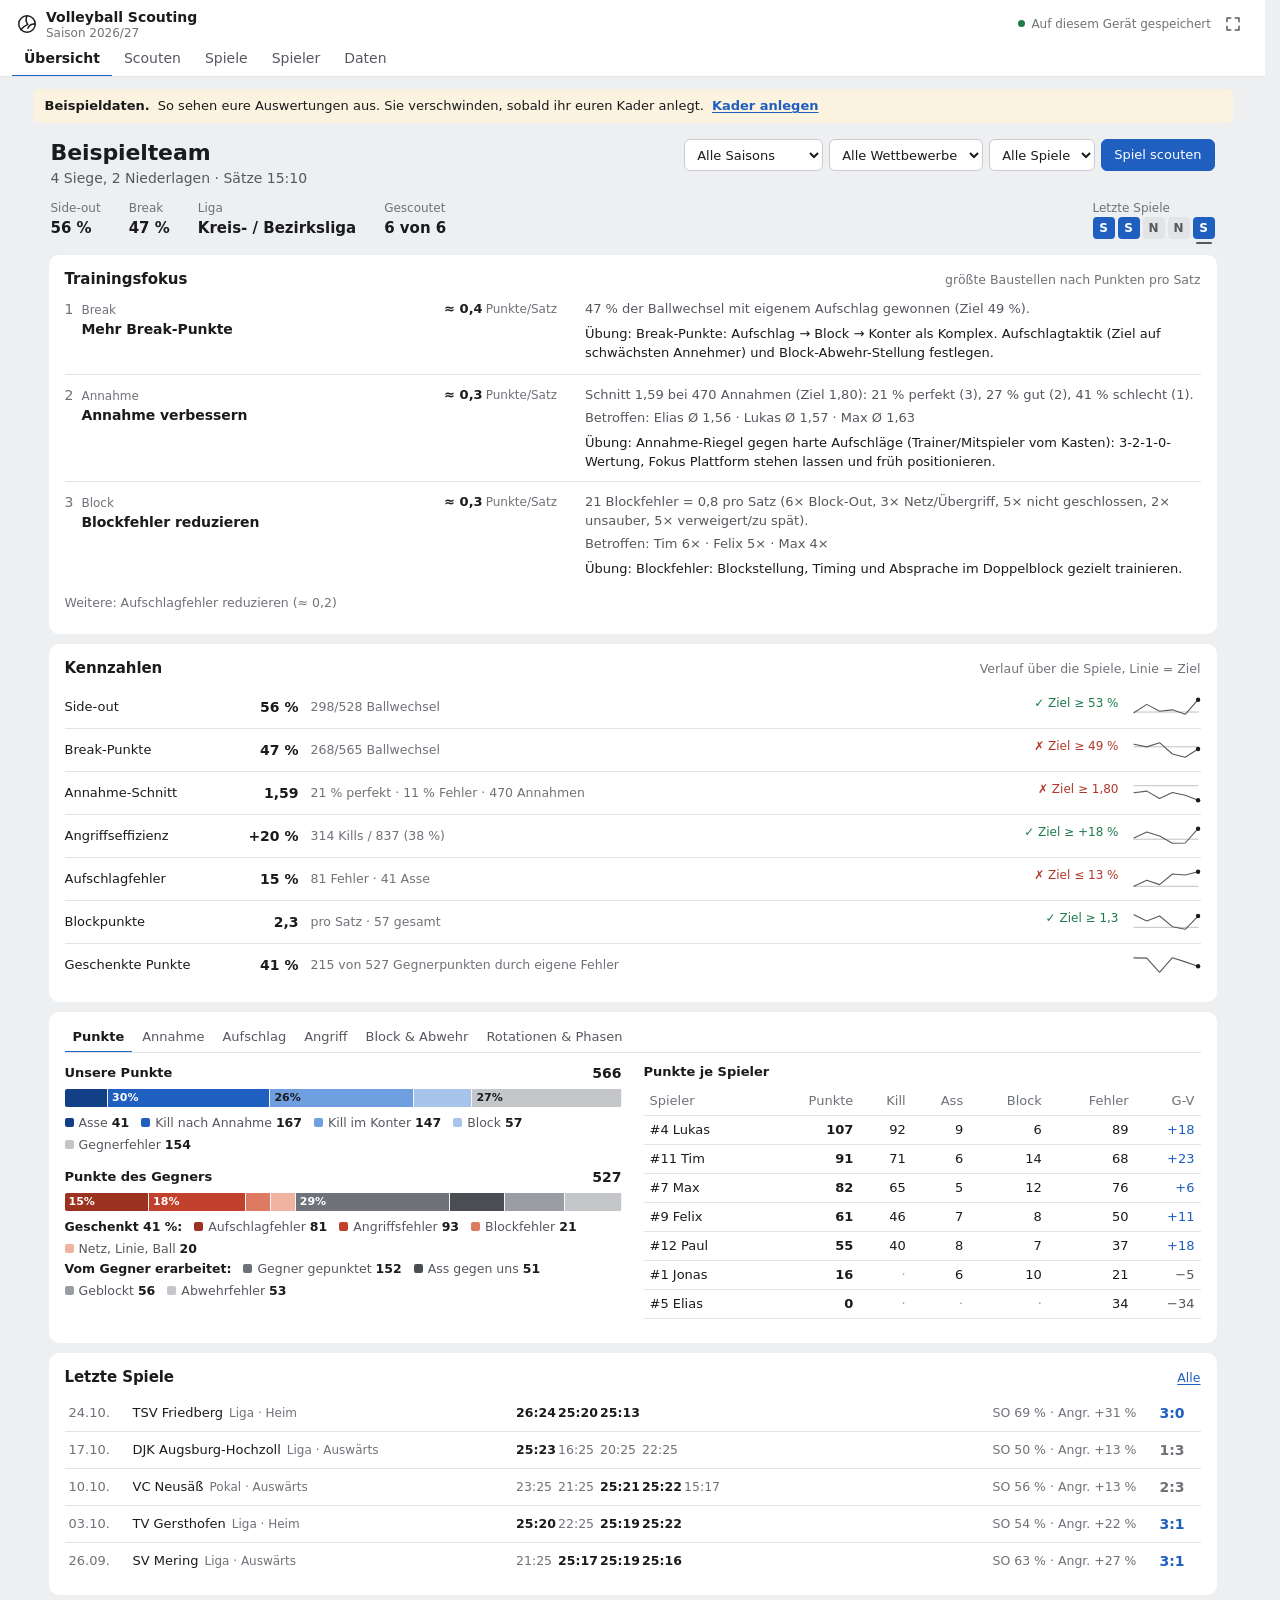
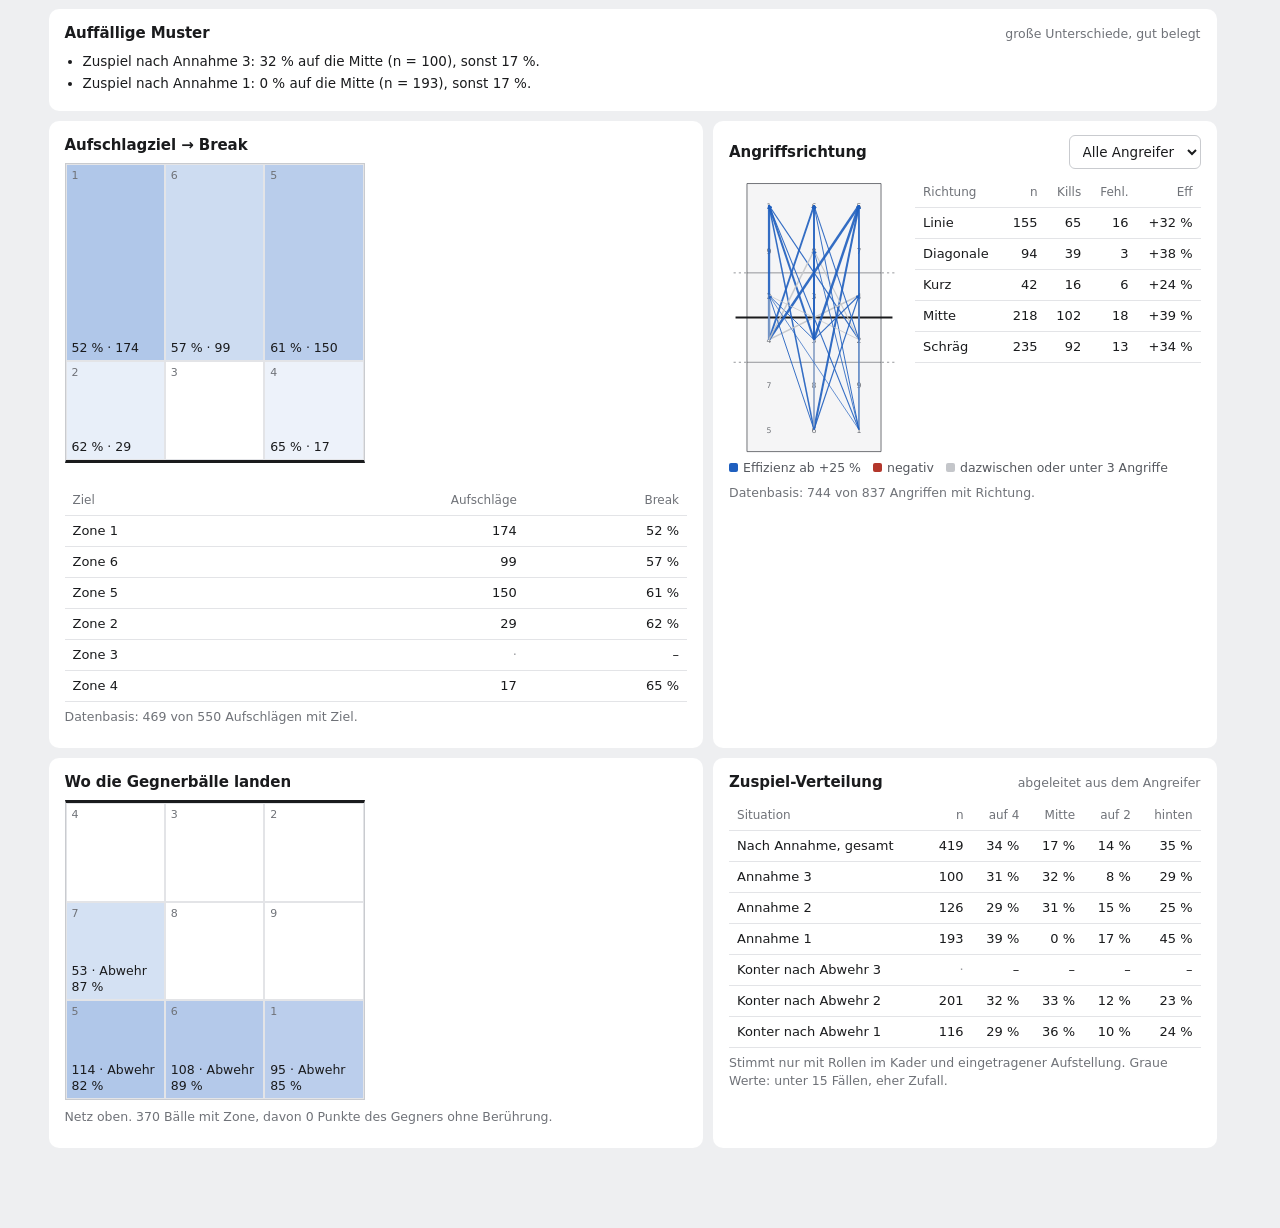
==== index.html @ 1bf6f9ec "Volleyball-Scouting-Web-App: erster Stand Video-Scouting mit Ballwechsel-Schnitt, Zonen, Spielerkart" ====
<!DOCTYPE html>
<html lang="de">
<head>
<meta charset="utf-8">
<meta name="viewport" content="width=device-width, initial-scale=1, viewport-fit=cover">
<title>Volleyball Scouting</title>
<meta name="description" content="Volleyball-Spiele aus dem Video scouten: automatischer Ballwechsel-Schnitt, Statistik auf Deutsch, jeder Spieler sieht seine eigenen Werte.">
<meta name="theme-color" content="#eeeff1">
<link rel="manifest" href="manifest.webmanifest">
<link rel="icon" href="icon.svg" type="image/svg+xml">
<link rel="apple-touch-icon" href="icon.svg">
<link rel="stylesheet" href="css/app.css">
<link rel="stylesheet" href="css/video.css">
<link rel="stylesheet" href="css/look.css">
</head>
<body>
<header class="top"><div class="brand"><span class="logo"><svg viewBox="0 0 24 24" aria-hidden="true"><circle cx="12" cy="12" r="9"/><path d="M12 3c-1.5 3.5-1.2 7 1 9.5M21 12c-3.7-.4-6.7 1.2-8 4.6M5.2 18.2c2-3 5.2-4.5 7.8-5.7"/></svg></span><div><b id="teamName">Volleyball Scouting</b><small id="seasonLbl"></small></div></div><span class="top-r"><span id="syncChip" class="sync">Lade …</span><button class="icon-btn" id="fsBtn" data-act="fs" aria-label="Vollbild" title="Vollbild"></button></span></header>
<nav class="tabs" id="tabs" aria-label="Hauptnavigation"><a href="#uebersicht" data-r="uebersicht">Übersicht</a><a href="#live" data-r="live">Scouten</a><a href="#spiele" data-r="spiele">Spiele</a><a href="#spieler" data-r="spieler">Spieler</a><a href="#daten" data-r="daten">Daten</a><button class="tab-fs" data-act="fs" aria-label="Vollbild beenden" title="Vollbild beenden"></button></nav>
<div id="banner"></div>
<main id="view"></main>
<div id="modalRoot"></div><div id="toastRoot" aria-live="polite"></div>
<noscript><p style="padding:16px">Diese App braucht JavaScript.</p></noscript>
<script src="js/core.js"></script>
<script src="js/idb.js"></script>
<script src="js/app.js"></script>
<script src="js/rally.js"></script>
<script src="js/video.js"></script>
<script src="js/zones.js"></script>
<script src="js/share.js"></script>
<script src="js/main.js"></script>
</body>
</html>
---- css/app.css ----
:root {
  /* Neutrale Arbeitsfläche, ein Akzent für das eigene Team und Auswahl. Der Gegner bleibt grau, Rot nur für Fehler und den Abspielkopf.
     Das Spielfeld darf als einziges Objekt farbig sein, so wie auf den gedruckten Berichten aus DataVolley.
     Layout: schmale Kopfzeile, Inhalte als Zeilen und Tabellen auf weißen Flächen, Dichte wie in Sport-Apps (13-14 px, Zeilen um 36 px). */
  --bg: #eeeff1;
  --surface: #ffffff;
  --surface-2: #f5f5f6;
  --ink: #1a1b1d;
  --ink-2: #55585e;
  --muted: #6f7278;
  --line: #e3e4e7;
  --line-2: #c9cbcf;       /* Rahmen von Bedienelementen */
  --us: #1f5fbf;           /* eigenes Team, Auswahl, Links */
  --us-strong: #1f5fbf; --them-strong: #55585e;
  --us-soft: #e8eff9;
  --them: #55585e;         /* Gegner */
  --them-soft: #eeeff1;
  --court: #edd2bb;        /* Spielfeld */
  --court-line: #ffffff;
  --free: #cdd6e3;         /* Freizone */
  --playhead: #d92d20;
  --good: #1f7a4d; --good-soft: #dcf0e3;
  --bad: #b3362b; --bad-soft: #f9e4e0;
  --warn: #8f5d00; --warn-soft: #fbf3df;
  --g5: #1f5fbf; --g4: #8fb3e6; --g3: #c4c6ca; --g2: #eba98f; --g1: #c2412d;
  /* Woher Punkte kommen: Blau = selbst erarbeitet, Rot = selbst geschenkt, Grau = vom Gegner erarbeitet */
  --pt1: #123f86; --pt2: #1f5fbf; --pt3: #6f9fe0; --pt4: #a9c4ea; --pt5: #c4c6ca; --lost1: #9c3220; --lost2: #c2412d; --lost3: #dd7a61; --lost4: #eeb3a1; --earn1: #6f7278; --earn2: #4a4d52; --earn3: #9a9da3; --earn4: #c4c6ca;
  --c1: #2a78d6; --c2: #eb6834; --c3: #1baf7a; --c4: #eda100; --c5: #e87ba4; --c6: #008300; --c7: #6250d6; --c8: #e34948; --cn: #8c949e; --cn2: #c9cfd6;
  --body: system-ui, -apple-system, "Segoe UI", Roboto, "Helvetica Neue", sans-serif;
  --display: var(--body);
  --mono: ui-monospace, SFMono-Regular, Menlo, Consolas, monospace;
  --r: 10px;
  --shadow: none;
  color-scheme: light;
}
@media (prefers-color-scheme: dark) {
  :root:not([data-theme="light"]) {
    --bg: #111214; --surface: #1b1c1f; --surface-2: #232428; --ink: #e9eaec; --ink-2: #a3a6ac; --muted: #85888f; --line: #2a2b2f; --line-2: #3d3f44;
    --us: #6fa3f0; --us-strong: #2f6bc7; --them-strong: #6a6d73; --us-soft: #1c2a40; --them: #a3a6ac; --them-soft: #232428; --court: #5b4334; --court-line: #d9cfc6; --free: #2a3340; --playhead: #ff5a4f;
    --good: #46b97a; --good-soft: #15301f; --bad: #f07067; --bad-soft: #3a1c1a; --warn: #e3ad3f; --warn-soft: #2e2715;
    --g5: #5b93e6; --g4: #33557f; --g3: #4a4c52; --g2: #8a4f3f; --g1: #e0664f;
    --pt1: #a9c6f3; --pt2: #6fa3f0; --pt3: #3f74c4; --pt4: #2c4f85; --pt5: #54575d; --lost1: #e0664f; --lost2: #b9503c; --lost3: #8a3f30; --lost4: #f0a08e; --earn1: #85888f; --earn2: #66696f; --earn3: #a3a6ac; --earn4: #4a4c52;
    --c1: #3987e5; --c2: #d95926; --c3: #199e70; --c4: #c98500; --c5: #d55181; --c6: #008300; --c7: #9085e9; --c8: #e66767; --cn: #7b8592; --cn2: #4a5360;
    color-scheme: dark;
  }
}
:root[data-theme="dark"] {
  --bg: #111214; --surface: #1b1c1f; --surface-2: #232428; --ink: #e9eaec; --ink-2: #a3a6ac; --muted: #85888f; --line: #2a2b2f; --line-2: #3d3f44;
  --us: #6fa3f0; --us-strong: #2f6bc7; --them-strong: #6a6d73; --us-soft: #1c2a40; --them: #a3a6ac; --them-soft: #232428; --court: #5b4334; --court-line: #d9cfc6; --free: #2a3340; --playhead: #ff5a4f;
  --good: #46b97a; --good-soft: #15301f; --bad: #f07067; --bad-soft: #3a1c1a; --warn: #e3ad3f; --warn-soft: #2e2715;
  --g5: #5b93e6; --g4: #33557f; --g3: #4a4c52; --g2: #8a4f3f; --g1: #e0664f;
  --pt1: #a9c6f3; --pt2: #6fa3f0; --pt3: #3f74c4; --pt4: #2c4f85; --pt5: #54575d; --lost1: #e0664f; --lost2: #b9503c; --lost3: #8a3f30; --lost4: #f0a08e; --earn1: #85888f; --earn2: #66696f; --earn3: #a3a6ac; --earn4: #4a4c52;
  --c1: #3987e5; --c2: #d95926; --c3: #199e70; --c4: #c98500; --c5: #d55181; --c6: #008300; --c7: #9085e9; --c8: #e66767; --cn: #7b8592; --cn2: #4a5360;
  color-scheme: dark;
}

* { box-sizing: border-box; }
html, body { margin: 0; }
html { scrollbar-gutter: stable; }
body { background: var(--bg); color: var(--ink); font-family: var(--body); font-size: 15px; line-height: 1.45; -webkit-text-size-adjust: 100%; }
a { color: var(--us); }
h1, h2, h3 { font-family: var(--display); font-weight: 600; letter-spacing: .01em; line-height: 1.15; margin: 0; text-wrap: balance; }
h1 { font-size: 30px; }
h2 { font-size: 21px; }
h3 { font-size: 17px; margin: 14px 0 6px; }
p { margin: 6px 0; }
small, .small { font-size: 13px; }
.muted { color: var(--muted); }
.warn { color: var(--warn); }
.center { text-align: center; }
.grow { flex: 1; }
.sr { position: absolute; width: 1px; height: 1px; overflow: hidden; clip: rect(0 0 0 0); white-space: nowrap; }
.mono, code { font-family: ui-monospace, SFMono-Regular, Menlo, Consolas, monospace; font-size: 13px; }
code { background: var(--surface-2); padding: 1px 4px; border-radius: 4px; }
svg { stroke: currentColor; fill: none; stroke-width: 2; stroke-linecap: round; stroke-linejoin: round; }
:focus-visible { outline: 3px solid var(--us); outline-offset: 2px; }
.c-us { color: var(--us); } .c-them { color: var(--them); }

/* ---------- Kopf & Navigation ---------- */
.top { display: flex; align-items: center; justify-content: space-between; gap: 12px; padding: 10px max(16px, env(safe-area-inset-left)) 6px; background: var(--surface); }
.brand { display: flex; align-items: center; gap: 10px; min-width: 0; }
.brand .logo { width: 32px; height: 32px; border-radius: 50%; background: var(--us-strong); color: #fff; display: grid; place-items: center; flex: none; }
.brand .logo svg { width: 22px; height: 22px; }
.brand b { font-family: var(--display); font-size: 20px; font-weight: 600; display: block; white-space: nowrap; overflow: hidden; text-overflow: ellipsis; }
.brand small { color: var(--muted); display: block; margin-top: -2px; }
.sync { font-size: 12px; padding: 3px 9px; border-radius: 99px; background: var(--surface-2); color: var(--muted); white-space: nowrap; border: 1px solid var(--line); }
.sync.ok::before, .sync.busy::before, .sync.warn::before, .sync.bad::before { content: ""; display: inline-block; width: 7px; height: 7px; border-radius: 50%; margin-right: 6px; vertical-align: 1px; background: var(--good); }
.sync.busy::before { background: var(--warn); }
.sync.warn { color: var(--warn); } .sync.warn::before { background: var(--warn); }
.sync.bad { color: var(--bad); border-color: var(--bad); } .sync.bad::before { background: var(--bad); }
.tabs { display: flex; gap: 2px; padding: 0 max(12px, env(safe-area-inset-left)); background: var(--surface); border-bottom: 1px solid var(--line); position: sticky; top: 0; z-index: 20; overflow-x: auto; scrollbar-width: none; }
.tabs a { flex: 1 0 auto; text-align: center; padding: 11px 12px 9px; color: var(--ink-2); text-decoration: none; font-weight: 600; font-size: 15px; border-bottom: 3px solid transparent; white-space: nowrap; }
.tabs a.on { color: var(--us); border-bottom-color: var(--us); }
.tabs a[data-r="live"]::before { content: ""; display: inline-block; width: 8px; height: 8px; border-radius: 50%; background: var(--them); margin-right: 6px; vertical-align: 1px; }
@media (min-width: 720px) { .tabs a { flex: 0 0 auto; padding: 12px 18px 10px; } }
main { max-width: 1200px; margin: 0 auto; padding: 16px max(16px, env(safe-area-inset-left)) 80px; }
.banner { margin: 0 0 12px; padding: 10px 14px; border-radius: var(--r); background: var(--us-soft); color: var(--ink); font-size: 14px; display: flex; gap: 8px; align-items: center; flex-wrap: wrap; }
#banner .banner { max-width: 1200px; margin: 12px auto 0; width: calc(100% - 32px); }
.banner.demo { background: var(--warn-soft); }
.banner a { font-weight: 600; }
#banner:empty { display: none; }
.spin { width: 14px; height: 14px; border-radius: 50%; border: 2px solid var(--line); border-top-color: var(--us); animation: spin 1s linear infinite; }
@keyframes spin { to { transform: rotate(360deg); } }

/* ---------- Grundbausteine ---------- */
.page-h { display: flex; align-items: flex-end; justify-content: space-between; gap: 12px; flex-wrap: wrap; margin: 4px 0 14px; }
.page-h > div p { margin: 2px 0; }
.card { background: var(--surface); border-radius: var(--r); box-shadow: var(--shadow); padding: 16px; border: 1px solid var(--line); min-width: 0; }
.card + .card { margin-top: 14px; }
.card-h { display: flex; align-items: center; justify-content: space-between; gap: 10px; margin-bottom: 10px; flex-wrap: wrap; }
.dash { display: grid; gap: 14px; grid-template-columns: minmax(0, 1fr); }
.dash > .card + .card { margin-top: 0; }
@media (min-width: 900px) { .dash { grid-template-columns: repeat(2, minmax(0, 1fr)); } .dash .span2 { grid-column: span 2; } }
.row { display: flex; gap: 8px; flex-wrap: wrap; align-items: center; }
.row.end { justify-content: flex-end; margin-top: 12px; }
.row.center { justify-content: center; }
.btn { font: inherit; font-weight: 600; font-size: 15px; display: inline-flex; align-items: center; justify-content: center; gap: 6px; padding: 9px 14px; border-radius: 8px; border: 1px solid var(--line); background: var(--surface); color: var(--ink); cursor: pointer; text-decoration: none; min-height: 40px; }
.btn svg { width: 18px; height: 18px; }
.btn:hover { border-color: var(--muted); }
.btn.primary { background: var(--us-strong); color: #fff; border-color: var(--us-strong); }
.btn.primary:hover { filter: brightness(1.08); }
.btn.danger { background: var(--bad); color: #fff; border-color: var(--bad); }
.btn.danger.ghost { background: transparent; color: var(--bad); border-color: var(--line); }
.btn.ghost { background: transparent; }
.btn.small { padding: 5px 10px; min-height: 32px; font-size: 14px; }
.btn.big { padding: 12px 20px; font-size: 16px; min-height: 48px; }
.btn:disabled { opacity: .45; cursor: not-allowed; }
.link { background: none; border: 0; color: var(--us); font: inherit; cursor: pointer; padding: 0; text-decoration: underline; }
.icon-btn { background: transparent; border: 1px solid transparent; color: var(--ink-2); width: 40px; height: 40px; border-radius: 8px; display: inline-grid; place-items: center; cursor: pointer; flex: none; }
.icon-btn svg { width: 20px; height: 20px; }
.icon-btn:hover { background: var(--surface-2); }
.icon-btn.solid { background: var(--us-strong); color: #fff; }
.icon-btn.small { width: 30px; height: 30px; } .icon-btn.small svg { width: 16px; height: 16px; }
.icon-btn.on { background: var(--them); color: #fff; }
.pill { display: inline-flex; align-items: center; gap: 4px; font-size: 13px; font-weight: 600; padding: 2px 9px; border-radius: 99px; background: var(--surface-2); color: var(--ink-2); white-space: nowrap; font-variant-numeric: tabular-nums; }
.pill.win { background: var(--us-soft); color: var(--us); }
.pill.loss { background: var(--them-soft); color: var(--them); }
.pill.ok { background: var(--good-soft); color: var(--good); }
.pill.bad { background: var(--bad-soft); color: var(--bad); }
.res { font-family: var(--display); font-size: 20px; font-weight: 700; padding: 0 8px; border-radius: 6px; background: var(--surface-2); color: var(--ink-2); font-variant-numeric: tabular-nums; }
.res.win { background: var(--us-strong); color: #fff; } .res.loss { background: var(--them-strong); color: #fff; }
h1 .res { font-size: 24px; vertical-align: 3px; margin-left: 6px; }
.tag { font-size: 12px; padding: 1px 7px; border-radius: 4px; background: var(--surface-2); color: var(--muted); border: 1px solid var(--line); }
.tag.live { background: var(--them-strong); color: #fff; border-color: var(--them-strong); }
.chips { display: flex; flex-wrap: wrap; gap: 6px; margin: 6px 0; }
.chip { font: inherit; font-size: 14px; padding: 6px 11px; border-radius: 99px; border: 1px solid var(--line); background: var(--surface); color: var(--ink); cursor: pointer; display: inline-flex; gap: 5px; align-items: center; min-height: 36px; }
.chip b { font-family: var(--display); font-size: 16px; }
.chip small { color: var(--muted); }
.chip.on { background: var(--us-strong); color: #fff; border-color: var(--us-strong); } .chip.on small { color: #e6eefb; }
.chip.used { opacity: .45; }
.chip.clock { gap: 6px; font-variant-numeric: tabular-nums; min-height: 32px; padding: 3px 10px; }
.chip.clock svg { width: 14px; height: 14px; }
.chip.clock.paused { border-color: var(--warn); color: var(--warn); }
.chip-tg { cursor: pointer; }
.chip-tg input { position: absolute; opacity: 0; pointer-events: none; }
.chip-tg span { display: inline-flex; gap: 5px; align-items: baseline; padding: 6px 11px; border-radius: 99px; border: 1px solid var(--line); background: var(--surface); min-height: 36px; align-items: center; }
.chip-tg span b { font-family: var(--display); font-size: 16px; }
.chip-tg small { color: var(--muted); }
.chip-tg input:checked + span { background: var(--us-soft); border-color: var(--us); color: var(--ink); }
.chip-tg input:focus-visible + span { outline: 3px solid var(--us); outline-offset: 2px; }
.seg-ctl { display: inline-flex; border: 1px solid var(--line); border-radius: 9px; overflow: hidden; background: var(--surface-2); }
.seg-ctl button { font: inherit; font-weight: 600; border: 0; background: transparent; padding: 10px 18px; cursor: pointer; color: var(--ink-2); display: inline-flex; gap: 6px; align-items: center; min-height: 44px; }
.seg-ctl button svg { width: 18px; height: 18px; }
.seg-ctl button.on { background: var(--us-strong); color: #fff; }
.seg-ctl.small button { padding: 4px 12px; min-height: 30px; font-size: 14px; }
.subtabs { display: flex; gap: 4px; margin: 0 0 14px; overflow-x: auto; scrollbar-width: none; border-bottom: 1px solid var(--line); }
.subtabs button { font: inherit; font-weight: 600; background: none; border: 0; border-bottom: 3px solid transparent; padding: 8px 12px; color: var(--ink-2); cursor: pointer; white-space: nowrap; }
.subtabs button.on { color: var(--us); border-bottom-color: var(--us); }
.subtabs.inner { margin: -4px -4px 12px; }
.subtabs.inner button { padding: 7px 10px; font-size: 14px; }
.two { display: grid; gap: 14px 22px; margin-bottom: 8px; }
.two h3 { margin: 4px 0 8px; font-size: 15px; }
@media (min-width: 820px) { .two { grid-template-columns: repeat(2, minmax(0, 1fr)); } }
.mt { margin-top: 14px; }
.tbl.stat th.sub, .tbl.stat td.sub { color: var(--ink-2); font-size: 13px; }
.tbl td.lown { color: var(--muted); }
.tbl.stat .sort { white-space: nowrap; }
.tbl.stat td small, .tbl.stat th small { display: block; font-size: 11px; line-height: 1.15; color: var(--muted); font-weight: 400; text-transform: none; letter-spacing: 0; }
.tbl.stat th .sort small { display: block; }
.tbl.stat td { vertical-align: top; }
.tbl .sep { border-left: 1px solid var(--line); }
.tbl.scale td, .tbl.scale th { text-align: left; white-space: normal; }
.tbl.cmd td, .tbl.cmd th { text-align: left; white-space: normal; vertical-align: top; }
.tbl.cmd tbody th { white-space: nowrap; padding-right: 14px; }
.tbl.settbl thead tr:first-child th { text-align: center; }
.nsets { display: flex !important; align-items: center; gap: 8px; margin-top: 12px; font-weight: 400; flex-wrap: wrap; }
.nsets input { width: 70px; }
.tbl.scale tbody th[scope="rowgroup"] { vertical-align: top; }
.tbl.imp th.grp { text-align: center; border-bottom: 1px solid var(--line); }
.tbl.imp tr.sub th { font-style: italic; }
.filters { display: flex; gap: 8px; flex-wrap: wrap; margin-bottom: 12px; }
select, input, textarea { font: inherit; color: var(--ink); background: var(--surface); border: 1px solid var(--line); border-radius: 8px; padding: 8px 10px; min-height: 40px; max-width: 100%; }
textarea { width: 100%; resize: vertical; }
input[type="checkbox"] { min-height: 0; width: 18px; height: 18px; accent-color: var(--us); }
.form label, .modal label { display: flex; flex-direction: column; gap: 4px; font-size: 14px; font-weight: 600; color: var(--ink-2); }
.form label input:not([type="checkbox"]), .form label select, .modal label input:not([type="checkbox"]), .modal label select { font-weight: 400; }
label.tg { flex-direction: row !important; align-items: center; gap: 8px !important; font-weight: 500 !important; }
.lbl { display: block; font-size: 14px; font-weight: 600; color: var(--ink-2); margin-bottom: 4px; }
fieldset { border: 1px solid var(--line); border-radius: var(--r); margin: 12px 0; padding: 8px 12px 12px; }
legend { font-weight: 600; font-size: 14px; color: var(--ink-2); padding: 0 4px; }
.grid2 { display: grid; gap: 12px; grid-template-columns: minmax(0, 1fr); margin: 10px 0; }
.grid3 { display: grid; gap: 12px; grid-template-columns: repeat(2, minmax(0, 1fr)); margin: 10px 0; }
@media (min-width: 640px) { .grid2 { grid-template-columns: repeat(2, minmax(0, 1fr)); } .grid3 { grid-template-columns: repeat(3, minmax(0, 1fr)); } }
.inline { display: flex; align-items: center; gap: 6px; font-weight: 400; }
.inline input { width: 90px; }
.empty { text-align: center; padding: 40px 16px; background: var(--surface); border: 1px dashed var(--line); border-radius: var(--r); }
.empty p { color: var(--ink-2); max-width: 52ch; margin: 8px auto 16px; }
.summary { margin: -6px 0 14px; color: var(--ink-2); }
.back { display: inline-flex; align-items: center; gap: 2px; color: var(--muted); text-decoration: none; font-weight: 600; margin-bottom: 6px; }
.back svg { width: 16px; height: 16px; transform: rotate(180deg); }
.setline { display: flex; gap: 6px; flex-wrap: wrap; align-items: center; margin: 6px 0 12px; }
.setline b { font-family: var(--display); font-size: 17px; margin-left: 4px; }
.list { list-style: none; margin: 0; padding: 0; }
.list li { display: flex; justify-content: space-between; align-items: center; gap: 10px; padding: 10px 0; border-top: 1px solid var(--line); }
.list li:first-child { border-top: 0; }

/* ---------- Tabellen ---------- */
.tbl-wrap { overflow-x: auto; -webkit-overflow-scrolling: touch; margin: 0 -4px; padding: 0 4px; }
.tbl { width: 100%; border-collapse: collapse; font-size: 14px; font-variant-numeric: tabular-nums; }
.tbl caption { text-align: left; font-weight: 600; font-size: 13px; color: var(--muted); padding: 10px 0 4px; text-transform: uppercase; letter-spacing: .04em; }
.tbl th, .tbl td { padding: 6px 8px; border-bottom: 1px solid var(--line); text-align: right; }
.tbl td { white-space: nowrap; }
.tbl-wrap .tbl th, .tbl-wrap .tbl td { white-space: nowrap; }
@media (max-width: 520px) { .tbl th, .tbl td { padding: 6px 5px; } .tbl thead th { font-size: 11px; } }
.tbl th:first-child, .tbl td:first-child { text-align: left; }
.tbl thead th { font-size: 12px; color: var(--muted); font-weight: 600; text-transform: uppercase; letter-spacing: .03em; vertical-align: bottom; }
.tbl tbody th { font-weight: 600; }
.tbl tbody th a { text-decoration: none; color: var(--ink); }
.tbl tbody th a:hover { color: var(--us); text-decoration: underline; }
.tbl tr.total th, .tbl tr.total td { font-weight: 700; border-top: 2px solid var(--ink-2); border-bottom: 0; }
.tbl tr.sub th { font-weight: 400; color: var(--ink-2); padding-left: 16px; }
.tbl tr.flag th, .tbl tr.flag td { background: var(--them-soft); }
.tbl tr.arch { opacity: .55; }
.tbl.compact th, .tbl.compact td { padding: 4px 6px; font-size: 13px; }
.tbl .stick { position: sticky; left: 0; background: var(--surface); z-index: 1; }
.tbl.box thead tr:first-child th { text-align: center; border-bottom: 1px solid var(--line); }
.tbl.box td:nth-child(3), .tbl.box td:nth-child(6), .tbl.box td:nth-child(9), .tbl.box td:nth-child(13), .tbl.box td:nth-child(19), .tbl.box td:nth-child(20), .tbl.box td:nth-child(22) { border-left: 1px solid var(--line); }
.tbl.players td small { color: var(--muted); }
.sort { font: inherit; background: none; border: 0; color: inherit; cursor: pointer; padding: 0; text-transform: inherit; letter-spacing: inherit; font-weight: 600; }
.sort.on { color: var(--us); }
.tbl.imp input.n { width: 52px; min-height: 34px; padding: 4px 6px; text-align: right; }
.tbl.imp td { padding: 3px 3px; }
.tbl.rot td { width: 40%; }
.hb { display: flex; align-items: center; gap: 6px; }
.hb-t { flex: 1; min-width: 24px; height: 8px; background: var(--surface-2); border-radius: 4px; overflow: hidden; display: block; }
.hb-t span { display: block; height: 100%; background: var(--us); border-radius: 0 4px 4px 0; }
.hb em { font-style: normal; font-size: 13px; white-space: nowrap; min-width: 58px; text-align: right; }
.hb em small { color: var(--muted); font-size: 11px; }
.sw { display: inline-block; width: 10px; height: 10px; border-radius: 3px; margin-right: 6px; vertical-align: 0; }

/* ---------- Kennzahlen, Diagramme ---------- */
.kpis { display: grid; gap: 10px; grid-template-columns: repeat(2, minmax(0, 1fr)); }
@media (min-width: 640px) { .kpis { grid-template-columns: repeat(3, minmax(0, 1fr)); } }
@media (min-width: 1000px) { .kpis { grid-template-columns: repeat(4, minmax(0, 1fr)); } }
.kpi { background: var(--surface-2); border-radius: 8px; padding: 10px 12px; display: flex; flex-direction: column; gap: 2px; min-width: 0; position: relative; }
.kpi-l { font-size: 13px; color: var(--muted); font-weight: 600; }
.kpi-v { font-family: var(--display); font-size: 30px; font-weight: 600; line-height: 1.05; }
.kpi-s { font-size: 13px; color: var(--ink-2); }
.kpi .pill { align-self: flex-start; margin-top: 4px; font-size: 12px; }
.kpi-b { display: flex; justify-content: space-between; align-items: center; gap: 6px; flex-wrap: wrap; margin-top: 4px; }
.kpi-b .pill { margin-top: 0; }
.kpi-sp { display: inline-flex; margin-left: auto; }
.spark path { stroke: var(--us); stroke-width: 2; fill: none; }
.spark circle { fill: var(--us); stroke: var(--surface-2); stroke-width: 2; }
.spark .sp-t { stroke: var(--muted); stroke-width: 1; opacity: .6; }
.seg { display: flex; gap: 2px; height: 10px; border-radius: 5px; overflow: hidden; background: var(--surface-2); margin: 6px 0; }
.seg.tall { height: 28px; border-radius: 4px; }
.seg span { display: flex; align-items: center; padding-left: 6px; font-size: 12px; font-weight: 600; color: #fff; min-width: 2px; white-space: nowrap; overflow: hidden; }
.seg.empty { opacity: .6; }
.g5 { background: var(--g5); } .g4 { background: var(--g4); } .g3 { background: var(--g3); } .g2 { background: var(--g2); } .g1 { background: var(--g1); }
.gq { background: repeating-linear-gradient(135deg, var(--cn2) 0 4px, var(--surface-2) 4px 8px); }
.seg .gq { color: #111820; }
.seg .g4, .seg .g3, .seg .g2 { color: #111820; }
.p1 { background: var(--c1); } .p2 { background: var(--c3); } .p3 { background: var(--c7); } .p4 { background: var(--c4); } .p5 { background: var(--c5); } .p6 { background: var(--cn2); }
.q1 { background: var(--c2); } .q2 { background: var(--c8); } .q3 { background: var(--c5); } .q4 { background: var(--c4); }
.q5 { background: var(--cn); } .q6 { background: var(--c7); } .q7 { background: var(--c1); } .q8 { background: var(--c3); } .q9 { background: var(--cn2); }
.seg .p4, .seg .q4, .seg .p6, .seg .q9 { color: #111820; }
.lg-h { font-weight: 600; color: var(--ink); }
.legend { display: flex; flex-wrap: wrap; gap: 4px 14px; font-size: 13px; color: var(--ink-2); }
.legend b { color: var(--ink); font-variant-numeric: tabular-nums; }
.legend .sw.a-us { background: var(--us); opacity: .35; } .legend .sw.a-them { background: var(--them); opacity: .35; } .legend .sw.tom { background: var(--ink-2); width: 2px; }
.ps + .ps { margin-top: 14px; }
.ps-h { display: flex; justify-content: space-between; font-size: 14px; }
.ps-h span { font-family: var(--display); font-size: 18px; font-weight: 600; }
figure.flow { margin: 0; position: relative; }
figure.flow figcaption { font-family: var(--display); font-size: 18px; font-weight: 600; margin-bottom: 4px; }
figure.flow svg { width: 100%; height: auto; display: block; overflow: visible; }
figure.flow .grid { stroke: var(--line); stroke-width: 1; }
figure.flow .base { stroke: var(--muted); stroke-width: 1; }
figure.flow .ax { fill: var(--muted); stroke: none; font-size: 11px; font-family: var(--body); }
figure.flow .a-us { fill: var(--us); opacity: .14; stroke: none; }
figure.flow .a-them { fill: var(--them); opacity: .16; stroke: none; }
figure.flow .ln { stroke: var(--ink); stroke-width: 2; }
figure.flow .end { fill: var(--ink); stroke: var(--surface); stroke-width: 2; }
figure.flow .endl { fill: var(--ink); stroke: none; font-size: 13px; font-weight: 600; font-family: var(--body); }
figure.flow .tomark { stroke: var(--ink-2); stroke-width: 2; opacity: .7; }
figure.flow .xh { stroke: var(--muted); stroke-width: 1; }
figure.flow .hit { fill: transparent; stroke: none; cursor: crosshair; }
figure.flow .tip { position: absolute; top: 28px; background: var(--ink); color: var(--surface); font-size: 12px; padding: 4px 8px; border-radius: 6px; pointer-events: none; white-space: nowrap; }

/* ---------- Trainingsfokus ---------- */
.focus-list { display: grid; gap: 10px; grid-template-columns: minmax(0, 1fr); }
@media (min-width: 900px) { .focus-list { grid-template-columns: repeat(3, minmax(0, 1fr)); } }
.focus { border: 1px solid var(--line); border-left: 4px solid var(--them); border-radius: 8px; padding: 12px 14px; background: var(--surface); }
.focus-h { display: flex; gap: 10px; align-items: flex-start; }
.focus .rank { font-family: var(--display); font-weight: 700; font-size: 18px; width: 28px; height: 28px; border-radius: 50%; background: var(--them-strong); color: #fff; display: grid; place-items: center; flex: none; }
.focus .area { font-size: 12px; text-transform: uppercase; letter-spacing: .05em; color: var(--them); font-weight: 700; }
.focus h3 { margin: 0; font-size: 19px; }
.focus .impact { font-family: var(--display); font-size: 22px; font-weight: 700; text-align: right; line-height: 1; color: var(--them); white-space: nowrap; }
.focus .impact small { display: block; font-family: var(--body); font-size: 11px; font-weight: 600; color: var(--muted); }
.focus p { font-size: 14px; }
.focus .who { color: var(--ink-2); }
.focus .drill { background: var(--surface-2); padding: 8px 10px; border-radius: 6px; margin-top: 8px; }
.strengths { margin-top: 12px; display: flex; gap: 6px; flex-wrap: wrap; align-items: center; font-size: 14px; }
.notes { margin: 0; padding-left: 18px; }
.notes li { margin: 4px 0; }
.notes.good li::marker { color: var(--good); }
.notes.bad li::marker { color: var(--bad); }
.skills { display: grid; gap: 16px; grid-template-columns: minmax(0, 1fr); }
@media (min-width: 900px) { .skills { grid-template-columns: repeat(2, minmax(0, 1fr)); } }
.skill-h { display: flex; justify-content: space-between; }
.sub-skill { display: grid; grid-template-columns: 96px minmax(0, 1fr) 90px; gap: 8px; align-items: center; font-size: 13px; color: var(--ink-2); }
.sub-skill .small { text-align: right; }
.tops { list-style: none; margin: 0; padding: 0; }
.tops li { display: grid; grid-template-columns: 130px minmax(0, 1fr) auto; gap: 8px; padding: 7px 0; border-top: 1px solid var(--line); align-items: baseline; }
.tops li:first-child { border-top: 0; }
.tops a { text-decoration: none; color: var(--ink); }
.numbadge { display: inline-grid; place-items: center; min-width: 40px; height: 40px; padding: 0 6px; border-radius: 8px; background: var(--us-strong); color: #fff; font-size: 26px; vertical-align: -3px; }
.steps { padding-left: 20px; } .steps li { margin: 6px 0; }
.scenes { list-style: none; margin: 0; padding: 0; columns: 2 260px; }
.scenes li { padding: 4px 0; break-inside: avoid; }
.scenes a { display: inline-flex; gap: 4px; align-items: center; font-variant-numeric: tabular-nums; font-weight: 600; }
.scenes svg { width: 16px; height: 16px; }

/* ---------- Spieleliste ---------- */
.games { list-style: none; margin: 0; padding: 0; }
.games li + li { border-top: 1px solid var(--line); }
.g-row { display: grid; grid-template-columns: 52px minmax(0, 1fr) auto; grid-template-areas: "d o r" "d k k"; gap: 2px 10px; padding: 10px 2px; text-decoration: none; color: var(--ink); align-items: center; }
.g-row:hover { background: var(--surface-2); }
.g-date { grid-area: d; font-variant-numeric: tabular-nums; color: var(--muted); font-size: 14px; }
.g-opp { grid-area: o; min-width: 0; } .g-opp b { display: block; overflow: hidden; text-overflow: ellipsis; white-space: nowrap; } .g-opp small { color: var(--muted); }
.g-row .res { grid-area: r; justify-self: end; }
.g-kpi { grid-area: k; color: var(--ink-2); }
.g-sets { display: none; }
.g-row .tag { justify-self: start; }
@media (min-width: 760px) {
  .games:not(.compact) .g-row { grid-template-columns: 64px minmax(0, 1.4fr) 70px minmax(0, 1fr) minmax(0, 1fr) auto; grid-template-areas: none; }
  .games.compact .g-sets { display: none !important; }
  .games:not(.compact) .g-date, .games:not(.compact) .g-opp, .games:not(.compact) .g-row .res, .games:not(.compact) .g-kpi { grid-area: auto; }
  .g-sets { display: block; }
}

/* ---------- Live-Scouting ---------- */
.lv-cols { display: grid; gap: 14px; grid-template-columns: minmax(0, 1fr); }
@media (min-width: 1000px) { .lv-cols { grid-template-columns: minmax(0, 1fr) 380px; align-items: start; } .lv-side { position: sticky; top: 56px; max-height: calc(100vh - 70px); overflow-y: auto; } }
.lv-side .card + .card { margin-top: 14px; }
.sb { background: var(--surface); border: 1px solid var(--line); border-radius: var(--r) var(--r) 0 0; padding: 8px 12px 6px; box-shadow: var(--shadow); text-align: center; }
.sb-names { display: grid; grid-template-columns: 1fr 1fr; gap: 12px; }
.sb-names .sb-n:first-child { text-align: left; } .sb-names .sb-n:last-child { text-align: right; }
.sb-n { font-weight: 600; font-size: 14px; overflow: hidden; text-overflow: ellipsis; white-space: nowrap; color: var(--ink-2); }
.sb-row { display: grid; grid-template-columns: auto minmax(0, 1fr) auto; align-items: center; gap: 8px; }
.sb-sets { font-family: var(--display); font-size: 26px; font-weight: 700; min-width: 34px; height: 38px; border-radius: 6px; display: grid; place-items: center; }
.sb-sets.us { background: var(--us-soft); color: var(--us); } .sb-sets.them { background: var(--them-soft); color: var(--them); }
.sb-sc { display: flex; align-items: center; justify-content: center; gap: 4px; font-family: var(--display); font-weight: 700; font-size: 52px; line-height: 1; font-variant-numeric: tabular-nums; }
.sb-sc .u { color: var(--us); min-width: 1.15em; text-align: right; } .sb-sc .t { color: var(--them); min-width: 1.15em; text-align: left; } .sb-sc .col { color: var(--muted); font-size: 40px; margin-top: -6px; }
.sb-sc .bump { animation: bump .45s ease; }
@keyframes bump { 40% { transform: scale(1.18); } }
.srv-i { width: 18px; height: 18px; color: var(--line); display: inline-grid; } .srv-i svg { width: 18px; height: 18px; } .srv-i.on { color: var(--ink); }
.sb-m { font-size: 13px; color: var(--ink-2); }
.sb-bar { display: flex; gap: 6px; align-items: center; justify-content: space-between; background: var(--surface); border: 1px solid var(--line); border-top: 0; border-radius: 0 0 var(--r) var(--r); padding: 6px 8px; margin-bottom: 10px; box-shadow: var(--shadow); }
.sb-pills, .sb-tools { display: flex; gap: 6px; align-items: center; flex-wrap: wrap; }
button.pill.runto { font: inherit; font-size: 13px; font-weight: 700; cursor: pointer; border: 0; animation: ask 1.2s ease-in-out 3; }
.sb-tools { flex: none; }
.sb-bar .btn svg { width: 16px; height: 16px; }
.sb-bar .btn { gap: 4px; }
.lv-rally { font-size: 14px; min-height: 30px; display: flex; flex-wrap: wrap; gap: 5px; align-items: center; margin-bottom: 8px; }
.evc { display: inline-block; font-size: 12px; font-weight: 600; padding: 2px 8px; border-radius: 5px; background: var(--surface-2); color: var(--ink-2); border-left: 4px solid var(--g3); }
.evc.g5 { border-left-color: var(--g5); background: var(--us-soft); color: var(--ink); } .evc.g4 { border-left-color: var(--g4); } .evc.g2 { border-left-color: var(--g2); } .evc.g1 { border-left-color: var(--g1); background: var(--them-soft); color: var(--ink); }
.evc.g3 { background: var(--surface-2); }
.court { background: var(--court); border: 3px solid var(--court-line); border-radius: 6px; padding: 0 8px 8px; position: relative; }
.court .net { height: 18px; margin: 0 -8px 8px; border-bottom: 4px solid var(--ink-2); text-align: center; font-size: 11px; letter-spacing: .3em; text-transform: uppercase; color: var(--ink-2); line-height: 16px; background: repeating-linear-gradient(90deg, transparent 0 6px, rgba(0, 0, 0, .06) 6px 7px); }
.crt { display: grid; grid-template-columns: repeat(3, minmax(0, 1fr)); gap: 8px; }
.crt .pl:nth-child(-n+3) { margin-bottom: 4px; }
.crt::after { content: ""; grid-column: 1 / -1; order: 0; display: none; }
.pl, .slot { font: inherit; position: relative; display: flex; flex-direction: column; align-items: center; justify-content: center; gap: 0; min-height: 62px; border-radius: 9px; border: 2px solid transparent; background: var(--surface); color: var(--ink); cursor: pointer; padding: 6px 4px; box-shadow: var(--shadow); touch-action: manipulation; }
.pl .no, .slot .no { font-family: var(--display); font-size: 27px; font-weight: 700; line-height: 1; }
.pl .nm, .slot .nm { font-size: 12px; max-width: 100%; overflow: hidden; text-overflow: ellipsis; white-space: nowrap; color: var(--ink-2); }
.pl .pos, .slot .pos { position: absolute; left: 6px; top: 3px; font-size: 10px; font-weight: 700; color: var(--muted); }
.pl.sel { border-color: var(--us); background: var(--us-soft); }
.pl.srv { border-color: var(--ink-2); border-style: dashed; }
.pl .srv-tag { position: absolute; right: 5px; top: 4px; width: 16px; height: 16px; color: var(--ink); } .pl .srv-tag svg { width: 16px; height: 16px; }
.pl.ask { animation: ask 1.2s ease-in-out infinite; }
@keyframes ask { 50% { box-shadow: 0 0 0 3px var(--us-soft); } }
.bench, .plgrid { display: flex; flex-wrap: wrap; gap: 6px; margin-top: 8px; }
.plgrid { display: grid; grid-template-columns: repeat(auto-fill, minmax(76px, 1fr)); gap: 8px; }
.pl.small { min-height: 44px; flex-direction: row; gap: 5px; padding: 4px 10px; }
.pl.small .no { font-size: 19px; }
.pl.lib { background: var(--warn-soft); }
.slot { min-height: 58px; background: rgba(255, 255, 255, .55); border: 2px dashed var(--ink-2); box-shadow: none; }
.slot.filled { background: var(--surface); border-style: solid; border-color: transparent; box-shadow: var(--shadow); }
.slot.sel { border-color: var(--us); border-style: solid; background: var(--us-soft); }
.setup h3 { margin-top: 18px; }
.setup-court { max-width: 520px; }
.lv-hint { font-size: 14px; margin: 4px 0 6px; min-height: 30px; line-height: 1.9; }
.lv-hint .bxr { display: flex; flex-wrap: nowrap; gap: 6px; align-items: center; line-height: 1.3; overflow-x: auto; scrollbar-width: none; white-space: nowrap; padding: 2px 0; }
.lv-hint .bxr::-webkit-scrollbar { display: none; }
.lv-hint .bxr > span { flex: none; font-weight: 600; }
.lv-hint .bxr .chip { flex: none; }
.bxr .chip { min-height: 34px; font-size: 13px; }
.chips.bxr { margin-top: 8px; }
/* Offen-Liste: Spieler nachtragen, nicht Erkanntes korrigieren */
.open { background: var(--warn-soft); border: 1px solid var(--warn); border-radius: var(--r); padding: 6px 10px 8px; margin: 10px 0 2px; font-size: 14px; }
.open.card { padding: 10px 14px; margin-bottom: 14px; }
.open-h { display: flex; gap: 8px; align-items: baseline; flex-wrap: wrap; margin-bottom: 2px; }
.open-h .link { margin-left: auto; }
.oi { display: grid; grid-template-columns: minmax(0, 1fr) auto; gap: 4px 8px; align-items: center; padding: 5px 0; border-top: 1px solid rgba(0, 0, 0, .08); }
.oi:first-of-type { border-top: 0; }
.oi-t { grid-column: 1; line-height: 1.35; }
.oi-t .sc { font-variant-numeric: tabular-nums; color: var(--muted); font-size: 12px; margin-right: 2px; }
.oi .icon-btn { grid-column: 2; grid-row: 1; }
.oi-c { grid-column: 1 / -1; display: flex; flex-wrap: wrap; gap: 5px; }
.oi-c .chip { min-height: 36px; font-size: 13px; padding: 4px 10px; }
.oi.bad .oi-t { color: var(--ink); }
.chip.ghost { background: transparent; border-style: dashed; }
button.evc { font: inherit; font-size: 12px; font-weight: 600; cursor: pointer; border-top: 0; border-right: 0; border-bottom: 0; }
.evc.np { outline: 1px dashed var(--warn); outline-offset: 1px; }
.lv-hint .btn { margin-left: 4px; vertical-align: middle; }
.pad-l .ls { display: none; }
.pad { display: flex; flex-direction: column; gap: 6px; }
.pad-r { display: grid; grid-template-columns: 78px minmax(0, 1fr); gap: 6px; align-items: center; border-radius: 8px; padding: 2px; }
.pad-r.hot { background: var(--us-soft); box-shadow: 0 0 0 2px var(--us-soft); }
.pad-l { font-family: var(--display); font-weight: 600; font-size: 16px; padding-left: 4px; overflow: hidden; text-overflow: ellipsis; white-space: nowrap; }
.pad-b { display: grid; grid-template-columns: repeat(4, minmax(0, 1fr)); gap: 6px; }
.gb { font: inherit; font-weight: 600; font-size: 14px; min-height: 44px; border-radius: 8px; border: 1px solid var(--line); background: var(--surface); color: var(--ink); cursor: pointer; padding: 4px 2px; touch-action: manipulation; line-height: 1.1; }
.gb.win { background: var(--us-strong); color: #fff; border-color: var(--us-strong); }
.gb.lose { background: var(--them-soft); color: var(--them); border-color: var(--them); }
.gb:active, .pl:active, .tb:active { transform: scale(.97); }
.lv-team { display: grid; grid-template-columns: 1fr 1fr; gap: 8px; margin: 10px 0 4px; }
.tb { font: inherit; font-weight: 700; font-size: 16px; min-height: 56px; border-radius: 10px; cursor: pointer; border: 2px solid; display: flex; flex-direction: column; align-items: center; justify-content: center; line-height: 1.15; touch-action: manipulation; }
.tb small { font-weight: 500; font-size: 12px; opacity: .85; }
.tb.win { background: var(--us-soft); border-color: var(--us); color: var(--us); }
.tb.lose { background: var(--them-soft); border-color: var(--them); color: var(--them); }
.dict form { display: flex; gap: 6px; }
.dict input { flex: 1; min-height: 44px; }
.dict-meta { display: flex; justify-content: space-between; gap: 8px; flex-wrap: wrap; font-size: 13px; margin-top: 6px; }
.feed { list-style: none; margin: 0 0 6px; padding: 0; font-size: 13px; }
.dict-score { font-size: 13px; color: var(--ink-2); margin-bottom: 4px; }
.menu-grid .btn small { color: var(--muted); font-weight: 500; }
.feed li { padding: 2px 0; } .feed li.ok span { color: var(--good); font-weight: 700; } .feed li.bad { color: var(--bad); } .feed em { color: var(--muted); font-style: normal; }
.mini-kpis { display: grid; grid-template-columns: repeat(auto-fill, minmax(96px, 1fr)); gap: 6px; }
.mini-kpis div { background: var(--surface-2); border-radius: 6px; padding: 6px 8px; display: flex; flex-direction: column; }
.mini-kpis span { font-size: 12px; color: var(--muted); } .mini-kpis b { font-family: var(--display); font-size: 22px; line-height: 1.1; } .mini-kpis small { font-size: 11px; color: var(--ink-2); }
.tips { margin: 10px 0 4px; padding-left: 18px; font-size: 14px; }
.log { list-style: none; margin: 0; padding: 0; font-size: 14px; }
.log li { display: grid; grid-template-columns: 52px minmax(0, 1fr) auto auto auto; align-items: center; gap: 4px; padding: 3px 0; border-top: 1px solid var(--line); }
.log li .sc { font-variant-numeric: tabular-nums; font-weight: 600; color: var(--muted); }
.log li.wu .sc { color: var(--us); } .log li.wt .sc { color: var(--them); }
.log li.invalid { opacity: .5; text-decoration: line-through; }
.log.full li { grid-template-columns: 52px minmax(0, 1fr) auto auto auto; }
.vlink { display: inline-flex; gap: 3px; align-items: center; font-size: 13px; font-variant-numeric: tabular-nums; }
.vlink svg { width: 15px; height: 15px; }
.vid { position: relative; padding-top: 56.25%; } .vid iframe { position: absolute; inset: 0; width: 100%; height: 100%; border: 0; border-radius: 6px; }
details > summary { cursor: pointer; font-weight: 600; }
details.csv { margin: 12px 0; border: 1px solid var(--line); border-radius: var(--r); padding: 10px 12px; }
.sets-in { display: flex; gap: 10px; flex-wrap: wrap; } .sets-in span { display: inline-flex; align-items: center; gap: 4px; } .sets-in input { width: 58px; text-align: center; }
.hero-card { border-left: 4px solid var(--us); }
.bigscore { font-family: var(--display); font-size: 56px; font-weight: 700; text-align: center; margin: 0; }
.menu-grid { display: grid; grid-template-columns: repeat(2, minmax(0, 1fr)); gap: 8px; }
.menu-grid .btn { min-height: 52px; }
@media (max-width: 720px) {
  body.scouting .top { display: none; }
  body.scouting .tabs { position: static; }
  body.scouting main { padding-top: 8px; }
  .sb { padding: 6px 10px 4px; }
  .sb-sc { font-size: 44px; } .sb-sc .col { font-size: 34px; } .sb-sets { font-size: 22px; min-width: 30px; height: 32px; }
  .pad-r { grid-template-columns: 64px minmax(0, 1fr); } .pad-l { font-size: 14px; padding-left: 2px; }
  .pad-l .lw { display: none; } .pad-l .ls { display: inline; }
  .gb { font-size: 13px; min-height: 42px; }
  .pl { min-height: 54px; } .pl .no { font-size: 24px; }
  .crt { gap: 6px; } .court { padding: 0 6px 6px; } .court .net { height: 14px; line-height: 12px; margin-bottom: 6px; font-size: 10px; }
  .pl.small { min-height: 40px; }
  .tb { min-height: 50px; font-size: 15px; }
  h1 { font-size: 26px; }
  .game-h .row .btn { padding: 6px 10px; min-height: 36px; font-size: 14px; }
}
@media (max-width: 430px) { .sb-tools .lbl-w { display: none; } }
@media (max-width: 380px) { .pl .no { font-size: 23px; } .pad-r { grid-template-columns: 58px minmax(0, 1fr); gap: 4px; } .pad-b { gap: 4px; } }

/* ---------- Modal & Toast ---------- */
.modal-wrap { position: fixed; inset: 0; background: rgba(10, 14, 20, .45); display: flex; align-items: flex-end; justify-content: center; z-index: 50; padding: 0; }
@media (min-width: 640px) { .modal-wrap { align-items: center; padding: 20px; } }
.modal { background: var(--surface); width: 100%; max-width: 520px; border-radius: 14px 14px 0 0; max-height: 92vh; display: flex; flex-direction: column; box-shadow: 0 10px 40px rgba(0, 0, 0, .3); }
.modal.wide { max-width: 760px; }
@media (min-width: 640px) { .modal { border-radius: 14px; } }
.modal-h { display: flex; justify-content: space-between; align-items: center; padding: 14px 16px 6px; }
.modal-b { padding: 6px 16px 12px; overflow-y: auto; display: flex; flex-direction: column; gap: 10px; }
.modal-f { display: flex; justify-content: flex-end; gap: 8px; padding: 10px 16px 16px; flex-wrap: wrap; border-top: 1px solid var(--line); }
@media (min-width: 900px) { #toastRoot { top: auto !important; bottom: 20px; left: auto !important; right: 20px; transform: none !important; width: 420px !important; } }
#toastRoot { position: fixed; left: 50%; top: 54px; transform: translateX(-50%); display: flex; flex-direction: column; gap: 6px; z-index: 60; width: min(560px, calc(100% - 24px)); pointer-events: none; }
.toast { background: var(--ink); color: var(--surface); padding: 10px 14px; border-radius: 10px; display: flex; justify-content: space-between; align-items: center; gap: 10px; font-size: 14px; box-shadow: 0 6px 20px rgba(0, 0, 0, .25); animation: tin .2s ease; pointer-events: none; opacity: .96; }
.toast .btn { pointer-events: auto; }
.toast.warn { background: var(--warn); color: #fff; } .toast.error { background: var(--bad); color: #fff; }
.toast .btn { background: transparent; color: inherit; border-color: currentColor; }
@keyframes tin { from { transform: translateY(-8px); opacity: 0; } }
@media (prefers-reduced-motion: reduce) { *, *::before, *::after { animation: none !important; transition: none !important; } }

/* ---------- Vollbild / Fokus-Modus ---------- */
.top-r { display: flex; align-items: center; gap: 6px; }
.tab-fs { display: none; margin-left: auto; background: none; border: 0; color: var(--ink-2); cursor: pointer; padding: 6px 10px; flex: none; }
.tab-fs svg, #fsBtn svg, .fs-b svg { width: 18px; height: 18px; fill: none; stroke: currentColor; stroke-width: 2; stroke-linecap: round; stroke-linejoin: round; }
body.fs .top { display: none; }
body.fs .tab-fs { display: inline-flex; align-items: center; }
body.fs .tabs a { padding-top: 8px; padding-bottom: 7px; }
body.fs main { max-width: none; }
body.fs.scouting .tabs, body.fs.scouting #banner { display: none; }
body.fs.scouting main { padding-top: 6px; }
body.fs.scouting #lv-score { position: sticky; top: 0; z-index: 15; background: var(--bg); padding-top: 2px; }
body.fs.scouting .bench { flex-wrap: nowrap; overflow-x: auto; scrollbar-width: none; padding-bottom: 2px; }
body.fs.scouting .bench::-webkit-scrollbar { display: none; }
body.fs.scouting .bench .pl { flex: none; }
@media (min-width: 1000px) { body.fs.scouting .lv-side { top: 8px; max-height: calc(100vh - 16px); } }
/* Ziffernfeld: kurzes Aufblinken, wenn ein unmögliches Zeichen abgelehnt wurde */
input.nope { animation: nope .35s ease; }
@keyframes nope { 30% { box-shadow: 0 0 0 3px var(--bad-soft); border-color: var(--bad); } }
input.bad, select.bad { border-color: var(--bad) !important; background: var(--bad-soft); }
tr.bad > th { color: var(--bad); }
.errs { margin: 10px 0; padding: 10px 14px; border-radius: var(--r); background: var(--bad-soft); border: 1px solid var(--bad); color: var(--ink); font-size: 14px; }
.errs b { color: var(--bad); }
.errs ul { margin: 6px 0 0; padding-left: 18px; }
.okmsg { margin: 10px 0; font-size: 14px; color: var(--good); }
---- css/video.css ----
/* Video-Arbeitsplatz, Zonen, geteilte Karten */
.lv.vmode { display: grid; gap: 14px; grid-template-columns: minmax(0, 1fr); align-items: start; }
@media (min-width: 1100px) {
  body.vmode main { max-width: none; }
  .lv.vmode { grid-template-columns: minmax(0, 1fr) 460px; }
  .lv.vmode .vp-col { position: sticky; top: 56px; }
  .lv.vmode .lv-cols { grid-template-columns: minmax(0, 1fr); }
  .lv.vmode .lv-side { position: static; max-height: none; }
}
@media (max-width: 1099px) { .lv.vmode .vp-col { position: sticky; top: 0; z-index: 12; background: var(--bg); padding-bottom: 6px; } }
.vp { background: var(--surface); border: 1px solid var(--line); border-radius: var(--r); padding: 8px; box-shadow: var(--shadow); }
.vp-stage { position: relative; background: #000; border-radius: 6px; overflow: hidden; }
.vp video { display: block; width: 100%; max-height: 62vh; background: #000; cursor: pointer; }
@media (max-width: 1099px) { .vp video { max-height: 34vh; } }
.vp-wait { position: absolute; left: 50%; bottom: 12px; transform: translateX(-50%); background: var(--ink); color: var(--surface); padding: 6px 14px; border-radius: 99px; font-weight: 600; font-size: 14px; white-space: nowrap; pointer-events: none; }
.vp-tl { position: relative; height: 22px; margin: 8px 0 6px; background: var(--surface-2); border-radius: 4px; cursor: pointer; overflow: hidden; touch-action: none; }
.vp-segs span { position: absolute; top: 3px; bottom: 3px; background: var(--g4); border-radius: 1px; }
.vp-segs span.m { background: var(--cn2); }
.vp-segs span.man { background: var(--c3); }
.vp-segs span.cur { background: var(--us); }
.vp-head { position: absolute; top: 0; bottom: 0; width: 2px; background: var(--them); left: 0; pointer-events: none; }
.vp-ctl { display: flex; flex-wrap: wrap; gap: 6px; align-items: center; }
.vp-ctl .btn svg { width: 16px; height: 16px; }
.vp-ctl .btn.primary svg { fill: currentColor; }
.vp-ctl select { min-height: 32px; padding: 3px 6px; font-size: 14px; }
.vp-time { font-variant-numeric: tabular-nums; font-size: 13px; color: var(--ink-2); margin: 0 4px; white-space: nowrap; }
.vp-cut { margin-top: 8px; }
.vp-fix { display: flex; flex-wrap: wrap; align-items: center; justify-content: space-between; gap: 6px; }
.vp-prog { display: flex; flex-wrap: wrap; align-items: center; gap: 8px; font-size: 14px; }
.vp-pick { margin-bottom: 10px; }
.vp-pop { width: 100%; max-height: 70vh; background: #000; border-radius: 6px; }
.roi { position: relative; touch-action: none; cursor: crosshair; background: #000; border-radius: 6px; overflow: hidden; line-height: 0; }
.roi canvas { width: 100%; height: auto; display: block; }
.roi-r { position: absolute; border: 2px solid var(--them); background: rgba(207, 84, 38, .18); pointer-events: none; }

/* Zonen beim Scouten */
.zp { display: flex; gap: 10px; align-items: center; justify-content: space-between; border: 1px solid var(--line); background: var(--surface); border-radius: 8px; padding: 6px 10px; margin-bottom: 6px; }
.zp.ask { border-color: var(--us); box-shadow: 0 0 0 2px var(--us-soft); }
.zp-l { font-weight: 600; font-size: 14px; }
.zp-l small { display: block; font-weight: 400; color: var(--muted); font-size: 12px; }
.zgrid { display: grid; grid-template-columns: repeat(3, 40px); gap: 3px; background: var(--court); padding: 3px; border-radius: 6px; flex: none; }
.zb { font: inherit; font-weight: 700; border: 1px solid var(--line); background: var(--surface); color: var(--ink); border-radius: 4px; height: 30px; cursor: pointer; touch-action: manipulation; }
.zb.on, .zb:active { background: var(--us-strong); color: #fff; border-color: var(--us-strong); }
.zgrid.big { grid-template-columns: repeat(3, minmax(0, 1fr)); gap: 6px; padding: 6px; max-width: 340px; margin: 8px auto; }
.zgrid.big .zb { height: 62px; font-family: var(--display); font-size: 24px; }

/* Zonen-Auswertung */
.zheat { display: grid; grid-template-columns: repeat(3, minmax(0, 1fr)); gap: 3px; max-width: 420px; }
.zh { position: relative; min-height: 62px; padding: 6px; border-radius: 4px; background: var(--surface-2); display: flex; flex-direction: column; justify-content: space-between; isolation: isolate; font-variant-numeric: tabular-nums; }
.zh::before { content: ""; position: absolute; inset: 0; border-radius: 4px; background: var(--us); opacity: var(--a, 0); z-index: -1; }
.zh b { font-family: var(--display); font-size: 16px; }
.zh span { font-size: 12px; }
.lown { color: var(--muted); font-style: italic; }
.zatt { display: grid; gap: 14px; grid-template-columns: minmax(0, 1fr); align-items: start; }
@media (min-width: 560px) { .zatt { grid-template-columns: 150px minmax(0, 1fr); } }
.armap { width: 100%; max-width: 220px; height: auto; display: block; margin: 0 auto; stroke-linecap: round; }
.armap .fld { fill: var(--court); stroke: var(--court-line); stroke-width: 2; }
.armap .netl { stroke: var(--ink-2); stroke-width: 3; }
.armap .m3 { stroke: var(--court-line); stroke-width: 1; }
.armap .zl { fill: var(--muted); stroke: none; font-size: 10px; text-anchor: middle; font-family: var(--body); }
.armap .ar { opacity: .85; }
.armap .ar.good { stroke: var(--good); } .armap .ar.bad { stroke: var(--bad); } .armap .ar.neu { stroke: var(--ink-2); }
.ah { stroke: none; } .ah.good { fill: var(--good); } .ah.bad { fill: var(--bad); } .ah.neu { fill: var(--ink-2); }

/* Detailrunde */
.dr { display: grid; gap: 14px; grid-template-columns: minmax(0, 1fr); align-items: start; }
.dr .card + .card { margin-top: 0; }
@media (min-width: 1000px) { .dr { grid-template-columns: minmax(0, 1fr) 380px; } body.vmode main { max-width: none; } }
.dr-now { margin: 10px 0 2px; font-size: 16px; }
.dr-prog .seg { margin-top: 6px; }

@media (max-width: 600px) {
  .vp video { max-height: 26vh; }
  .vp { padding: 6px; }
  .vp-tl { margin: 5px 0 4px; height: 16px; }
  .vp-ctl label.tg { display: none; }
  .vp-time { display: none; }
}

/* Schmale Bildschirme: Speicherstatus nur als Punkt, damit der Teamname Platz hat */
@media (max-width: 520px) { .sync { font-size: 0; padding: 4px 6px; } .sync::before { margin-right: 0 !important; } }

/* Geteilte Ansicht: keine App-Navigation */
body.shared .top, body.shared .tabs, body.shared #banner { display: none; }
.vlink.link { font-size: 13px; text-decoration: none; }
.tbl.cmd .l, .tbl .l { text-align: left; white-space: normal; }
---- css/look.css ----
/* Erscheinungsbild, angelehnt an Arbeitswerkzeuge und Sport-Apps:
   neutrale Flächen, Text statt Dekoration, Dichte aus Sofascore und Flashscore, Fachkonventionen aus DataVolley und dem VBL-Spielbericht.
   Abstände folgen der Zugehörigkeit (4/8 innerhalb, 12 zwischen Flächen, 24 zwischen Bereichen), nicht einem festen Raster. */
html { overflow-x: clip; }
body { font-size: 14px; line-height: 20px; font-variant-numeric: tabular-nums; }
h1, h2, h3 { font-weight: 600; letter-spacing: -.005em; }
h1 { font-size: 22px; line-height: 28px; }
h2 { font-size: 15px; line-height: 20px; }
h3 { font-size: 14px; line-height: 20px; margin: 12px 0 4px; }
small, .small { font-size: 12.5px; line-height: 18px; }
code, .mono { font-family: var(--mono); font-size: 12px; }
a { text-underline-offset: 2px; }

/* ---------- Kopf: gleiche Fläche wie die Inhalte, keine Farbfläche */
.top { background: var(--surface); padding-top: 8px; padding-bottom: 0; }
.brand { gap: 8px; }
.brand .logo { width: 22px; height: 22px; background: transparent; color: var(--ink); border-radius: 0; }
.brand .logo svg { width: 22px; height: 22px; stroke-width: 1.6; }
.brand b { font-size: 14px; line-height: 18px; font-weight: 600; }
.brand small { font-size: 12px; line-height: 14px; margin-top: 0; }
.sync { background: transparent; border: 0; padding: 0; font-size: 12px; color: var(--muted); }
.tabs { gap: 0; background: var(--surface); border-bottom: 1px solid var(--line); }
.tabs a { font-size: 14px; font-weight: 500; padding: 8px 12px 7px; color: var(--ink-2); border-bottom-width: 2px; flex: 0 0 auto; margin-bottom: -1px; }
.tabs a:hover { color: var(--ink); }
.tabs a.on { color: var(--ink); font-weight: 600; border-bottom-color: var(--us); }
.tabs a[data-r="live"]::before { display: none; }
#banner .banner { max-width: 1200px; width: calc(100% - 32px); margin: 12px auto 0; border-radius: 6px; padding: 7px 12px; font-size: 13px; background: var(--warn-soft); }
main { padding-top: 14px; }

/* ---------- Kopf der Übersicht: Team, Bilanz in einem Satz, ein paar Werte in einer Zeile */
.tafel { padding: 2px 2px 16px; }
.tafel-top { display: flex; flex-wrap: wrap; align-items: flex-start; justify-content: space-between; gap: 10px 24px; }
.tafel-eye { margin: 1px 0 0; color: var(--ink-2); }
.tafel-act { display: flex; flex-wrap: wrap; align-items: center; gap: 6px; }
.tafel .filters { margin: 0; gap: 6px; }
.tafel select { min-height: 32px; padding: 4px 8px; font-size: 13px; background: var(--surface); }
.tafel-facts { display: flex; flex-wrap: wrap; align-items: flex-start; gap: 8px 28px; margin: 12px 0 0; }
.tafel-facts div { min-width: 0; }
.tafel-facts dt { font-size: 12px; line-height: 16px; color: var(--muted); }
.tafel-facts dd { margin: 1px 0 0; font-size: 15px; line-height: 22px; font-weight: 600; }
.tafel-form { margin-left: auto; }
.form-row { display: flex; gap: 3px; font-weight: 400; }
.form-chip { width: 22px; height: 22px; display: grid; place-items: center; border-radius: 4px; font-size: 12px; font-weight: 600; line-height: 1; color: var(--ink-2); background: var(--line); text-decoration: none; position: relative; }
.form-chip.win { background: var(--us); color: #fff; }
.form-chip.loss { background: var(--line); color: var(--ink-2); }
.form-chip:last-child::after { content: ""; position: absolute; left: 3px; right: 3px; bottom: -5px; height: 2px; border-radius: 1px; background: var(--ink-2); } /* jüngstes Spiel, wie bei FotMob */
.form-chip:hover { outline: 1px solid var(--ink-2); outline-offset: 1px; }
.summary { display: none; }

/* ---------- Flächen: große äußere Ecke, innen flach, keine Schatten */
.card { border: 0; padding: 14px 16px 16px; border-radius: var(--r); }
.dash { gap: 10px; }
@media (min-width: 900px) { .dash { grid-template-columns: minmax(0, 1.3fr) minmax(0, 1fr); } } /* Inhalte bestimmen die Breite, nicht ein 50/50-Raster */
.card-h { margin-bottom: 8px; align-items: baseline; gap: 4px 12px; }
.page-h { margin: 2px 0 10px; }
.empty { border: 0; padding: 40px 16px; border-radius: var(--r); }
.empty h2 { font-size: 16px; }
.back { font-size: 13px; font-weight: 400; margin-bottom: 2px; }

/* Kopf von Spiel, Spieler und Karte: Text und Satzergebnisse, wie der Kopf eines Spielberichts */
.game-h { padding: 2px 2px 8px; align-items: flex-start; }
.game-h .setline { margin: 4px 0 0; gap: 8px; }
.setline .pill, .game-h .pill { background: transparent; padding: 0; font-size: 13px; font-weight: 400; color: var(--ink-2); border-radius: 0; }
.setline .pill.win { color: var(--ink); font-weight: 600; }
.setline .pill.loss { color: var(--muted); }
.setline b { font-size: 13px; font-weight: 600; margin-left: 4px; }
h1 .res { font-size: 22px; line-height: 28px; font-weight: 600; margin-left: 8px; vertical-align: 0; }
.numbadge { display: inline; background: transparent; color: var(--muted); font-size: inherit; font-weight: 400; padding: 0; min-width: 0; height: auto; border-radius: 0; vertical-align: 0; }
.numbadge::before { content: "#"; }

/* ---------- Ergebnis in Zeilen: nur Text, Sieg in der Akzentfarbe, Niederlage grau */
.res { background: transparent; padding: 0; border-radius: 0; font-size: 14px; line-height: 20px; font-weight: 600; color: var(--muted); }
.res.win { background: transparent; color: var(--us); }
.res.loss { background: transparent; color: var(--muted); }

/* ---------- Bedienelemente: 32 px in der Auswertung, Rahmen nur wo man klicken kann */
.btn { min-height: 32px; padding: 5px 12px; font-size: 13px; font-weight: 500; border-radius: 6px; border-color: var(--line-2); }
.btn svg { width: 16px; height: 16px; }
.btn:hover { background: var(--surface-2); border-color: var(--line-2); }
.btn.primary:hover { background: var(--us-strong); }
.btn.small { min-height: 28px; padding: 3px 9px; font-size: 12.5px; }
.btn.big { min-height: 38px; padding: 8px 16px; font-size: 14px; }
.btn.ghost { border-color: transparent; }
.btn.danger.ghost { border-color: transparent; }
select, input, textarea { min-height: 34px; padding: 5px 9px; border-radius: 6px; border-color: var(--line-2); font-size: 13.5px; }
.form label, .modal label { font-size: 13px; font-weight: 500; }
.lbl { font-size: 13px; font-weight: 500; }
.icon-btn { width: 32px; height: 32px; border-radius: 6px; }
.icon-btn svg { width: 17px; height: 17px; }
.icon-btn.small { width: 26px; height: 26px; }
.icon-btn.small svg { width: 14px; height: 14px; }
.chip, .chip-tg span { min-height: 30px; padding: 3px 9px; font-size: 13px; border-radius: 6px; }
.chip b, .chip-tg span b { font-size: 13px; font-weight: 600; font-family: inherit; }
.chip-tg input:checked + span { background: var(--us-soft); border-color: transparent; }
.chip.on { background: var(--us-soft); border-color: transparent; color: var(--ink); }
.chip.on small { color: var(--ink-2); }
.seg-ctl { border-radius: 6px; border-color: var(--line-2); }
.seg-ctl button { min-height: 32px; padding: 4px 12px; font-size: 13px; font-weight: 500; }
.seg-ctl button.on { background: var(--us-soft); color: var(--us); }
.seg-ctl button svg { width: 16px; height: 16px; }
.subtabs { gap: 2px; margin-bottom: 10px; }
.subtabs button { font-size: 13.5px; font-weight: 500; padding: 6px 10px 5px; border-bottom-width: 2px; margin-bottom: -1px; }
.subtabs button.on { color: var(--ink); font-weight: 600; border-bottom-color: var(--us); }
.subtabs.inner { margin: -4px 0 10px; }
.subtabs.inner button { font-size: 13px; padding: 5px 8px 4px; }
fieldset { border-radius: 6px; padding: 6px 12px 12px; margin: 8px 0; }
legend { font-weight: 500; font-size: 13px; }
.grid2, .grid3 { gap: 10px 12px; margin: 8px 0; }
.modal { border-radius: 12px 12px 0 0; }
@media (min-width: 640px) { .modal { border-radius: 12px; } }
.modal-h h2 { font-size: 16px; }
.toast { border-radius: 8px; font-size: 13px; padding: 8px 12px; }

label.tg { display: inline-flex; align-items: center; gap: 6px; }
input[type="checkbox"] { width: 15px; height: 15px; min-height: 0; padding: 0; flex: none; }

/* ---------- Tabellen: Zeilen um 32 px, Spaltenköpfe klein und in normaler Schreibung */
.tbl { font-size: 13px; line-height: 18px; }
.tbl th, .tbl td { padding: 6px 8px; }
.tbl thead th { font-size: 12px; font-weight: 500; color: var(--muted); text-transform: none; letter-spacing: 0; white-space: nowrap; }
.tbl caption { font-size: 13px; font-weight: 600; color: var(--ink); text-transform: none; letter-spacing: 0; padding: 0 0 6px; }
.tbl tbody th { font-weight: 500; }
.tbl tbody tr:hover > * { background: var(--surface-2); }
.tbl tr.total th, .tbl tr.total td { font-weight: 600; border-top: 1px solid var(--line-2); }
.tbl.compact th, .tbl.compact td { padding: 5px 6px; font-size: 13px; }
.tbl td.nil { color: var(--muted); opacity: .7; }
.tbl .sep { border-left-color: var(--line); }

/* ---------- Kennzahlen als Tabelle: Name, Wert, Einordnung, Ziel, Verlauf in festen Spalten */
.kpis { display: block; }
.kpi { display: grid; grid-template-columns: 150px 72px minmax(0, 1fr) auto; gap: 0 12px; align-items: center; padding: 7px 0; background: transparent; border-radius: 0; border-top: 1px solid var(--line); min-height: 36px; }
.kpi:first-child { border-top: 0; }
.kpi-l { font-size: 13px; font-weight: 400; color: var(--ink); }
.kpi-v { font-size: 14px; line-height: 20px; font-weight: 600; text-align: right; }
.kpi-s { font-size: 12.5px; line-height: 16px; color: var(--muted); }
.kpi-b { margin: 0; gap: 12px; flex-wrap: nowrap; justify-content: flex-end; }
.kpi .pill { font-size: 12px; padding: 0; background: transparent; margin: 0; white-space: nowrap; }
.pill.ok { background: transparent; color: var(--good); padding-inline: 0; }
.pill.bad { background: transparent; color: var(--bad); padding-inline: 0; }
.pill { border-radius: 4px; font-weight: 500; font-size: 12.5px; }
.spark { display: block; width: 70px; }
.spark path { stroke: var(--ink-2); stroke-width: 1.5; }
.spark circle { fill: var(--ink); stroke: none; }
.mini-kpis { gap: 0 16px; }
.mini-kpis div { background: transparent; padding: 4px 0; border-radius: 0; }
.mini-kpis b { font-size: 15px; font-weight: 600; font-family: inherit; line-height: 20px; }
figure.flow figcaption { font-size: 14px; font-weight: 600; }
figure.flow .a-us { opacity: .12; } figure.flow .a-them { opacity: .1; }
figure.flow .ln { stroke-width: 1.5; }

/* ---------- Trainingsfokus: Rangliste statt drei gleicher Karten */
.focus-list { display: block; }
.focus { display: grid; grid-template-columns: minmax(0, 4fr) minmax(0, 5fr); gap: 2px 28px; padding: 10px 0; border: 0; border-top: 1px solid var(--line); border-radius: 0; background: transparent; }
.focus:first-child { border-top: 0; padding-top: 2px; }
.focus-h { grid-row: span 3; gap: 8px; }
.focus .rank { width: auto; height: auto; background: transparent; color: var(--muted); font-size: 14px; line-height: 20px; font-weight: 400; border-radius: 0; font-family: inherit; }
.focus .area { font-size: 12px; line-height: 16px; font-weight: 400; letter-spacing: 0; text-transform: none; color: var(--muted); }
.focus h3 { margin: 0; font-size: 14px; }
.focus .impact { font-size: 13px; line-height: 20px; font-weight: 600; color: var(--ink); font-family: inherit; }
.focus .impact small { display: inline; font-size: 12px; font-weight: 400; color: var(--muted); margin-left: 3px; }
.focus p { margin: 0; font-size: 13px; line-height: 19px; color: var(--ink-2); }
.focus .who { margin-top: 2px; }
.focus .drill { background: transparent; padding: 0; margin-top: 4px; border-radius: 0; color: var(--ink); }
.focus .drill b, .focus .who b { font-weight: 500; }
@media (max-width: 720px) { .focus { grid-template-columns: minmax(0, 1fr); } .focus-h { grid-row: auto; } }
.strengths { margin-top: 8px; font-size: 13px; }
.notes li { margin: 2px 0; font-size: 13.5px; }

/* ---------- Balken: schmal, Farbe trägt Bedeutung */
.seg { gap: 1px; height: 8px; border-radius: 2px; }
.seg.tall { height: 18px; border-radius: 2px; }
.seg span { font-size: 11px; padding-left: 4px; }
.p1 { background: var(--pt1); } .p2 { background: var(--pt2); } .p3 { background: var(--pt3); } .p4 { background: var(--pt4); } .p5 { background: var(--pt5); } .p6 { background: var(--cn2); }
.q1 { background: var(--lost1); } .q2 { background: var(--lost2); } .q3 { background: var(--lost3); } .q4 { background: var(--lost4); }
.q5 { background: var(--earn1); } .q6 { background: var(--earn2); } .q7 { background: var(--earn3); } .q8 { background: var(--earn4); } .q9 { background: var(--cn2); }
.seg .p3, .seg .p4, .seg .p5, .seg .p6, .seg .q3, .seg .q4, .seg .q7, .seg .q8, .seg .q9, .seg .g4, .seg .g3, .seg .g2 { color: var(--ink); }
.seg .q5, .seg .q6 { color: #fff; }
.hb-t { height: 6px; border-radius: 1px; }
.hb-t span { border-radius: 0; }
.sw { width: 9px; height: 9px; border-radius: 2px; margin-right: 5px; }
.legend { font-size: 12.5px; gap: 2px 12px; }
.ps-h { font-size: 13px; }
.ps-h span { font-size: 14px; font-weight: 600; font-family: inherit; }
.ps + .ps { margin-top: 12px; }

/* ---------- Spieleliste nach Flashscore: Datum, Gegner, Satzpunkte in festen Spalten, Ergebnis */
.games li + li { border-top-color: var(--line); }
.g-row { padding: 7px 4px; gap: 0 12px; border-radius: 0; font-size: 13px; line-height: 18px; }
.g-date { font-size: 13px; }
.g-opp b { font-weight: 500; }
.g-opp small { display: inline; margin-left: 6px; font-size: 12px; }
.g-opp b { display: inline; }
.g-kpi { font-size: 12.5px; color: var(--muted); }
.g-sets span { display: inline-block; min-width: 42px; color: var(--muted); font-size: 12.5px; }
.g-sets span.won { color: var(--ink); font-weight: 600; }
.g-sets span.muted { min-width: 0; }
.g-row .res { justify-self: end; min-width: 28px; text-align: right; }
.g-row { grid-template-columns: 52px minmax(0, 1fr) auto; grid-template-areas: "d o r" "d s s" "d k k"; }
.g-sets { display: block; grid-area: s; }
.g-opp { grid-area: o; }
.games.compact .g-sets { display: block !important; }
@media (min-width: 760px) {
  .games .g-row, .games:not(.compact) .g-row, .games.compact .g-row { grid-template-columns: 52px minmax(160px, 1.2fr) minmax(220px, 1.5fr) minmax(110px, auto) 36px auto; grid-template-areas: "d o s k r t"; align-items: center; min-height: 36px; padding: 3px 4px; }
  .games:not(.compact) .g-date, .games.compact .g-date { grid-area: d; }
  .games:not(.compact) .g-opp, .games.compact .g-opp { grid-area: o; }
  .games:not(.compact) .g-sets, .games.compact .g-sets { grid-area: s; display: block !important; }
  .games:not(.compact) .g-kpi, .games.compact .g-kpi { grid-area: k; white-space: nowrap; text-align: right; }
  .games:not(.compact) .g-row .res, .games.compact .g-row .res { grid-area: r; }
  .games:not(.compact) .g-row .tag, .games.compact .g-row .tag { grid-area: t; }
  .games .g-opp small { display: inline; }
  .games .g-opp b, .games .g-opp small { overflow: visible; }
}
.tag { border-radius: 4px; }

/* ---------- Scouten: Spielstand als Text auf der Fläche, nicht als Leuchttafel */
.sb { background: var(--surface); border: 0; padding: 10px 14px 6px; border-radius: var(--r) var(--r) 0 0; }
.sb-n { font-size: 13px; font-weight: 600; color: var(--ink); }
.sb-sc { font-size: 46px; line-height: 50px; font-weight: 600; gap: 6px; font-family: inherit; }
.sb-sc .u { color: var(--us); }
.sb-sc .t { color: var(--ink); }
.sb-sc .col { color: var(--muted); font-size: 32px; font-weight: 400; margin-top: -4px; }
.srv-i { color: transparent; width: 14px; height: 14px; }
.srv-i svg { width: 14px; height: 14px; }
.srv-i.on { color: var(--ink-2); }
.sb-sets { font-size: 18px; font-weight: 600; min-width: 26px; height: 26px; border-radius: 4px; font-family: inherit; }
.sb-sets.us { background: var(--us-soft); color: var(--us); }
.sb-sets.them { background: var(--surface-2); color: var(--ink); }
.sb-m { font-size: 12.5px; color: var(--muted); }
.sb-bar { background: var(--surface); border: 0; border-top: 1px solid var(--line); border-radius: 0 0 var(--r) var(--r); padding: 5px 8px; margin-bottom: 8px; }
.sb-bar .btn { border-color: transparent; }
.chip.clock { border-color: transparent; background: transparent; min-height: 28px; color: var(--ink-2); font-size: 13px; }
.lv-rally { font-size: 13px; min-height: 26px; margin-bottom: 6px; }
.evc { border-radius: 3px; border-left-width: 2px; padding: 1px 6px; }

/* ---------- Spielfeld: heller Boden mit dünnen Linien und Freizone, wie im DataVolley-Bericht */
.court { background: var(--court); border: 2px solid var(--court-line); border-radius: 0; padding: 0 8px 8px; margin: 8px; box-shadow: 0 0 0 8px var(--free); }
.court .net { height: 10px; margin: 0 -8px 8px; border-bottom: 3px solid var(--ink); background: none; color: transparent; font-size: 0; }
.crt { row-gap: 14px; gap: 14px 6px; background: linear-gradient(var(--court-line), var(--court-line)) 0 50% / 100% 2px no-repeat; }
.crt .pl:nth-child(-n+3) { margin-bottom: 0; }
.pl, .slot { min-height: 54px; border-radius: 6px; border: 1px solid var(--line-2); box-shadow: none; padding: 4px; }
.pl .no, .slot .no { font-size: 20px; line-height: 24px; font-weight: 600; font-family: inherit; }
.pl .nm, .slot .nm { font-size: 11.5px; line-height: 14px; color: var(--ink-2); }
.pl .pos, .slot .pos { font-size: 10px; font-weight: 400; left: 5px; top: 2px; }
.pl.sel { background: var(--us); border-color: var(--us); color: #fff; }
.pl.sel .nm, .pl.sel .pos { color: rgba(255, 255, 255, .85); }
.pl.srv { border: 1px solid var(--ink); border-style: solid; }
.pl .srv-tag, .pl .srv-tag svg { width: 13px; height: 13px; }
.pl:hover { border-color: var(--ink-2); }
/* Zuspieler invertiert, Libero gelb: Konvention aus DataVolley */
.pl.zsp .no { background: var(--ink); color: var(--surface); border-radius: 50%; min-width: 26px; height: 26px; line-height: 26px; font-size: 15px; text-align: center; }
.pl.zsp.sel .no { background: #fff; color: var(--us); }
.pl.lib { background: var(--warn-soft); }
.pl.lib .no::after { content: " L"; font-size: 11px; font-weight: 500; color: var(--warn); }
.pl.small { min-height: 34px; padding: 2px 8px; }
.pl.small .no { font-size: 14px; line-height: 18px; }
.bench, .plgrid { gap: 4px; margin-top: 16px; }
.plgrid { margin-top: 4px; }
.slot { background: rgba(255, 255, 255, .45); border: 1px dashed var(--ink-2); }
.slot.filled { background: var(--surface); border: 1px solid var(--line-2); box-shadow: none; }
.slot.sel { background: var(--us-soft); border: 1px solid var(--us); }
.setup-court { max-width: 460px; }
.lv-hint { font-size: 13px; min-height: 24px; margin: 4px 0; line-height: 22px; }

/* ---------- Aktionsfeld: Bewertungen neutral, Punkt in Tinte fett, Fehler rot, wie im Bericht */
.pad { gap: 2px; }
.pad-r { grid-template-columns: 76px minmax(0, 1fr); border-radius: 6px; padding: 2px; gap: 4px; }
.pad-r.hot { background: var(--surface-2); box-shadow: none; }
.pad-l { font-size: 13px; font-weight: 500; font-family: inherit; color: var(--ink-2); }
.pad-r.hot .pad-l { color: var(--ink); font-weight: 600; }
.pad-b { gap: 3px; }
.gb { min-height: 38px; border-radius: 6px; border: 1px solid var(--line-2); background: var(--surface); font-size: 13px; font-weight: 400; }
.gb:hover { background: var(--surface-2); border-color: var(--ink-2); }
.gb.win { background: var(--surface); border-color: var(--line-2); color: var(--us); font-weight: 600; }
.gb.lose { background: var(--surface); border-color: var(--line-2); color: var(--bad); font-weight: 500; }
.gb.win:hover, .gb.lose:hover { background: var(--surface-2); border-color: var(--ink-2); }
.lv-team { gap: 4px; margin: 8px 0 4px; }
.tb { min-height: 42px; border: 1px solid var(--line-2); border-radius: 6px; background: var(--surface); font-size: 13.5px; font-weight: 600; color: var(--ink); flex-direction: row; gap: 8px; }
.tb small { font-size: 12px; font-weight: 400; color: var(--muted); opacity: 1; }
.tb.win, .tb.lose { background: var(--surface); border-color: var(--line-2); }
.tb.win { color: var(--us); }
.tb.lose { color: var(--ink); }
.tb:hover { background: var(--surface-2); border-color: var(--ink-2); }
.dict input { min-height: 34px; font-family: var(--mono); font-size: 12.5px; }
.dict form { gap: 4px; }
.dict-meta { font-size: 12.5px; }
.icon-btn.solid { background: var(--us); }
.lv-cols { gap: 10px; }
.lv-side .card + .card { margin-top: 10px; }

/* ---------- Protokoll: Codezeilen, Punktzeilen trennen die Ballwechsel */
.log { font-size: 13px; line-height: 18px; }
.log li { padding: 2px 0; border-top-color: transparent; grid-template-columns: 40px minmax(0, 1fr) auto auto auto; }
.log.full li { grid-template-columns: 40px minmax(0, 1fr) auto auto auto; }
.log li.wu, .log li.wt { border-bottom: 1px solid var(--line); padding-bottom: 4px; margin-bottom: 2px; }
.log li.wu .d, .log li.wt .d { font-weight: 500; }
.log li .sc { font-weight: 400; }
.log li.wu .sc { color: var(--us); font-weight: 600; } .log li.wt .sc { color: var(--ink); font-weight: 600; }
.evc-code { background: transparent; padding: 0; margin-right: 8px; color: var(--muted); font-size: 12px; display: inline-block; min-width: 68px; }
.evc-code:empty { display: none; }
.vlink { color: var(--muted); }
.card > h3:first-of-type { margin-top: 0; }

/* ---------- Video: schwarzes Bild ohne Rahmen, darunter Werkzeugzeile. Die Zeitleiste wie im Schnittprogramm: gedämpfte Clips, roter Kopf */
.vp { background: var(--surface); border: 0; padding: 0 0 8px; border-radius: var(--r); overflow: hidden; }
.vp-stage { border-radius: 0; }
.vp video { max-height: 64vh; }
.vp-wait { background: rgba(0, 0, 0, .78); color: #fff; border-radius: 4px; bottom: 10px; font-size: 13px; font-weight: 500; padding: 4px 10px; }
.vp-tl { height: 24px; margin: 0; background: var(--surface-2); border-radius: 0; border-bottom: 1px solid var(--line); }
.vp-segs span { top: 4px; bottom: 4px; background: #7b93b3; border-radius: 1px; }
.vp-segs span.m { background: #a6adb7; }
.vp-segs span.man { background: #7fae9c; }
.vp-segs span.cur { background: var(--us); }
.vp-tick { position: absolute; bottom: 0; width: 1px; height: 5px; background: var(--line-2); }
.vp-head { width: 1px; background: var(--playhead); box-shadow: none; }
.vp-head::before { content: ""; position: absolute; top: 0; left: -3px; border: 3.5px solid transparent; border-top: 5px solid var(--playhead); border-bottom: 0; }
.vp-ctl { padding: 6px 8px 0; gap: 2px; }
.vp-ctl .btn { border-color: transparent; min-height: 28px; padding: 3px 7px; }
.vp-ctl .btn:hover { background: var(--surface-2); }
.vp-ctl .btn.primary { background: transparent; color: var(--ink); }
.vp-ctl .btn.primary svg { fill: currentColor; }
.vp-ctl .btn.primary:hover { background: var(--surface-2); }
.vp-ctl select { border-color: transparent; background: transparent; min-height: 28px; }
.vp-ctl label.tg { font-size: 12.5px !important; margin-left: auto; font-weight: 400 !important; color: var(--ink-2); }
.vp-time { font-family: var(--mono); font-size: 12.5px; color: var(--ink); margin: 0 8px; }
.vp-cut { margin-top: 6px; padding: 6px 8px 0; border-top: 1px solid var(--line); }
.vp-fix .btn { border-color: var(--line-2); }
.vp-fix .btn.primary { border-color: var(--us); }
.vp-fix .btn.danger.ghost { border-color: var(--line-2); }
.vp-prog { font-size: 13px; }
.vp .seg .g5 { background: var(--us); }
.lv.vmode { gap: 10px; }
@media (min-width: 1100px) { .lv.vmode { grid-template-columns: minmax(0, 1fr) 420px; } .lv.vmode .vp-col { top: 44px; } }
#vp-slot:has(~ .setup) { margin-bottom: 10px; }
#vp-slot:has(~ .setup) video { max-height: 34vh; }
.roi { border-radius: 2px; }
.roi-r { border: 1px solid #fff; background: rgba(255, 255, 255, .14); }

/* ---------- Zonen: Zahlen in den Feldern statt Wärmebild, Halbfeld quadratisch, Netz als dicke Linie */
.zp { border: 0; background: transparent; padding: 2px 2px 6px; border-radius: 0; margin-bottom: 2px; }
.zp.ask { box-shadow: none; }
.zp.ask .zp-l { color: var(--us); }
.zp-l { font-size: 13px; font-weight: 500; }
.zgrid { grid-template-columns: repeat(3, 34px); gap: 1px; padding: 0; background: var(--line-2); border: 1px solid var(--line-2); border-radius: 2px; }
.zb { border: 0; border-radius: 0; height: 26px; font-weight: 400; font-size: 13px; }
.zb:hover { background: var(--surface-2); }
.zb.on, .zb:active { background: var(--us); }
.zgrid.big { max-width: 300px; gap: 1px; padding: 0; margin: 8px 0; }
.zgrid.big .zb { height: 56px; font-size: 16px; font-family: inherit; }
.zheat { gap: 0; max-width: 300px; aspect-ratio: 1; grid-auto-rows: 1fr; border: 1px solid var(--line-2); margin-bottom: 8px; }
.zheat.net-oben { border-top: 3px solid var(--ink); }
.zheat.net-unten { border-bottom: 3px solid var(--ink); }
.zh { background: transparent; min-height: 0; border: 1px solid var(--line); border-radius: 0; padding: 4px 5px; }
.zh::before { border-radius: 0; }
.zh b { font-size: 11px; line-height: 14px; font-weight: 400; color: var(--muted); font-family: inherit; }
.zh span { font-size: 12.5px; line-height: 16px; font-weight: 500; }
.zheat.six { grid-auto-rows: auto; grid-template-rows: 1fr 2fr; }
.zheat.six.net-unten { grid-template-rows: 2fr 1fr; }
.zgrid.six { grid-template-rows: 22px 36px; }
.zgrid.six.far { grid-template-rows: 36px 22px; }
.zgrid.six .zb { height: auto; }
.zgrid.big.six { grid-template-rows: 48px 96px; }
.zgrid.big.six.far { grid-template-rows: 96px 48px; }
.lown { font-style: normal; }
.zatt { gap: 16px; }
.armap { max-width: 200px; stroke-linecap: butt; }
@media (min-width: 560px) { .zatt { grid-template-columns: 170px minmax(0, 1fr); } }
.armap .fld { fill: var(--surface-2); stroke: var(--ink-2); stroke-width: 1; }
.armap .netl { stroke: var(--ink); stroke-width: 2.5; }
.armap .m3 { stroke: var(--ink-2); stroke-width: .75; }
.armap .zl { fill: var(--muted); font-size: 9.5px; }
.armap .ar { opacity: .9; }
.armap .ar.good { stroke: var(--us); } .armap .ar.bad { stroke: var(--bad); } .armap .ar.neu { stroke: var(--g3); }
.ah.good { fill: var(--us); } .ah.bad { fill: var(--bad); } .ah.neu { fill: var(--g3); }
.hero-card { border-left: 0; }
.dr-now { font-size: 14px; margin: 8px 0 2px; }

/* ---------- Geteilte Ansicht */
body.shared main { max-width: 860px; }

/* ---------- Schmale Bildschirme */
@media (max-width: 1240px) { .zatt { grid-template-columns: 120px minmax(0, 1fr); gap: 10px; } .zatt .tbl th, .zatt .tbl td { padding-inline: 4px; } }
@media (max-width: 520px) { .sync { font-size: 0; } .sync::before { margin-right: 0 !important; } }
@media (max-width: 819px) { .two { grid-template-columns: minmax(0, 1fr); } .two > * { min-width: 0; overflow-x: auto; } }
@media (max-width: 720px) {
  .tafel-form { margin-left: 0; }
  .tafel-act { width: 100%; }
  .tafel .filters { flex: 1 1 100%; }
  .tafel .filters select { flex: 1 1 30%; min-width: 0; }
  .tafel-act .btn.primary { width: 100%; }
  .kpi { grid-template-columns: minmax(0, 1fr) auto; }
  .kpi-v { grid-column: 2; grid-row: 1; }
  .kpi-s { grid-column: 1 / -1; }
  .kpi-b { grid-column: 1 / -1; justify-content: space-between; }
  .sb-sc { font-size: 40px; line-height: 44px; }
  .sb-sc .col { font-size: 28px; }
  .pad-r { grid-template-columns: 62px minmax(0, 1fr); }
  .pad-l { font-size: 12.5px; }
  .gb { min-height: 42px; }
  .pl { min-height: 50px; }
  .tb small { display: none; }
  .tabs a { padding: 8px 10px 7px; }
  .vp-time { display: inline; margin: 0 4px; }
}
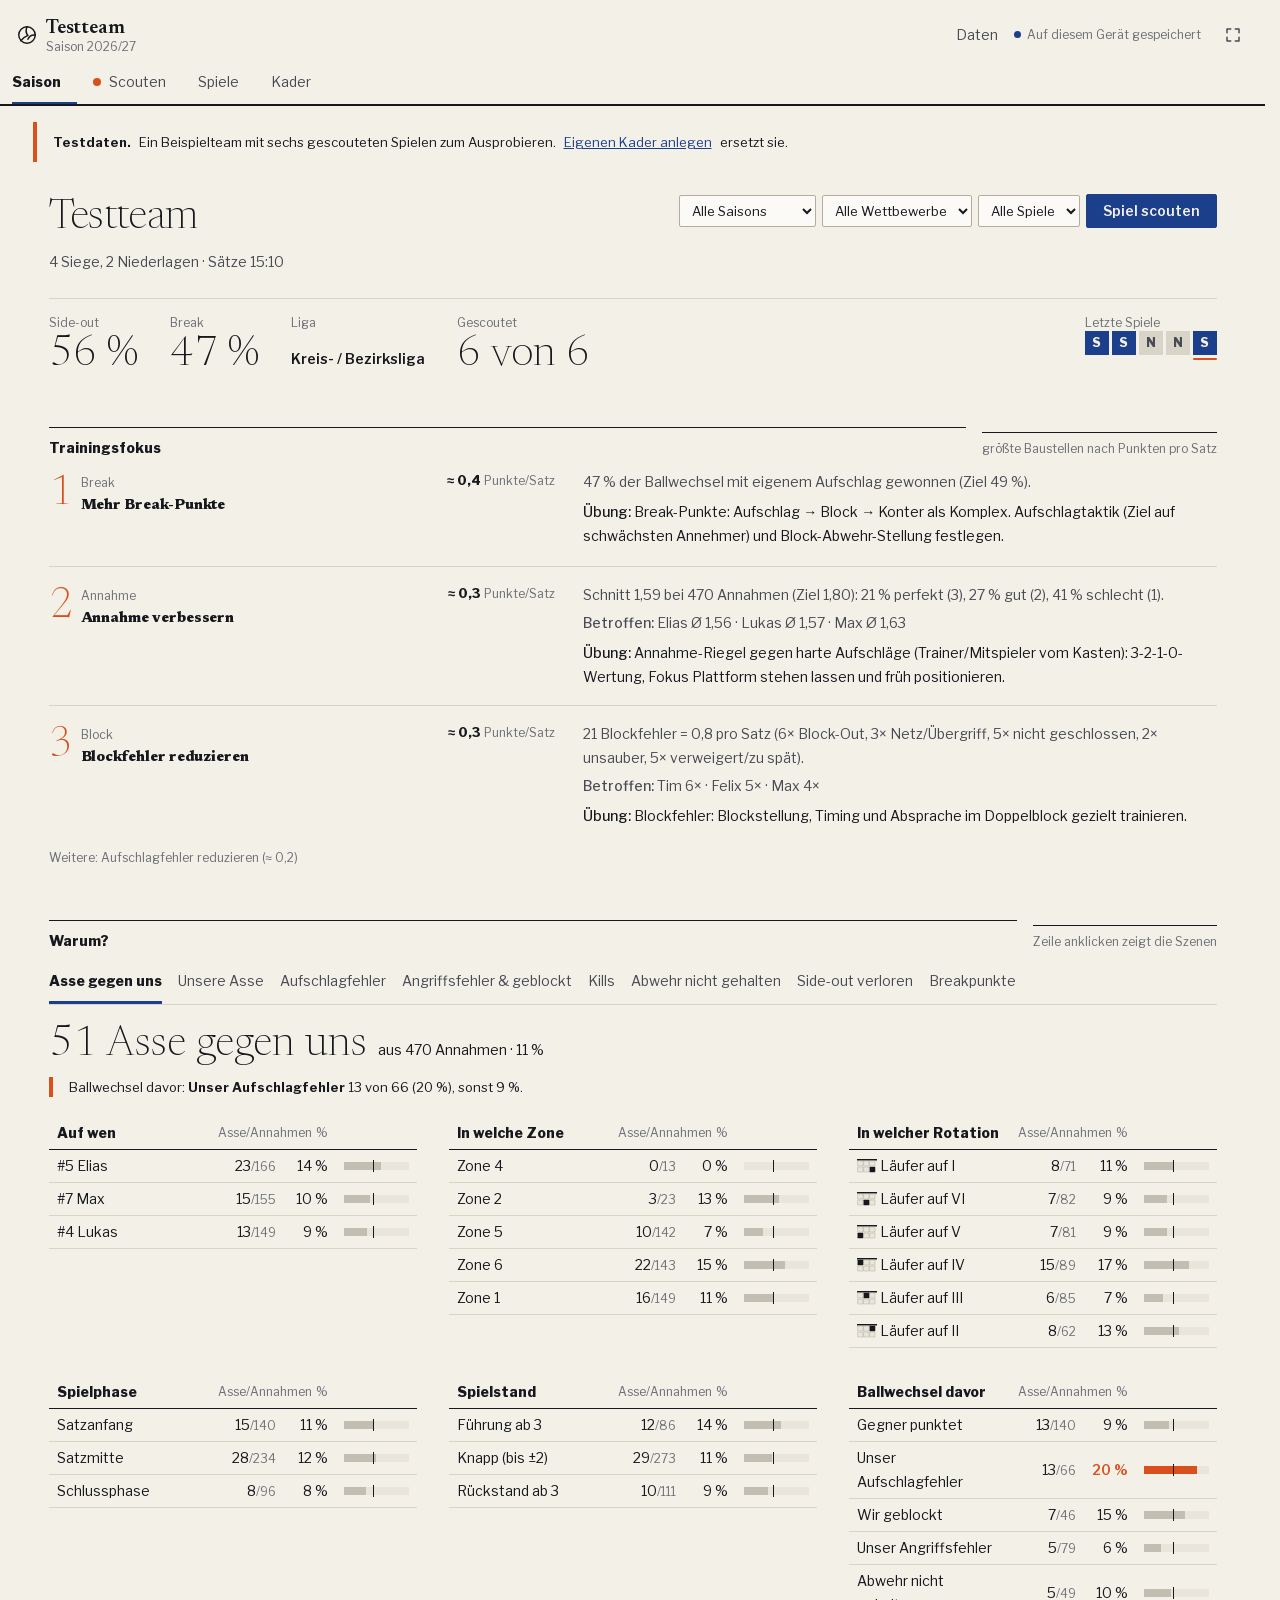
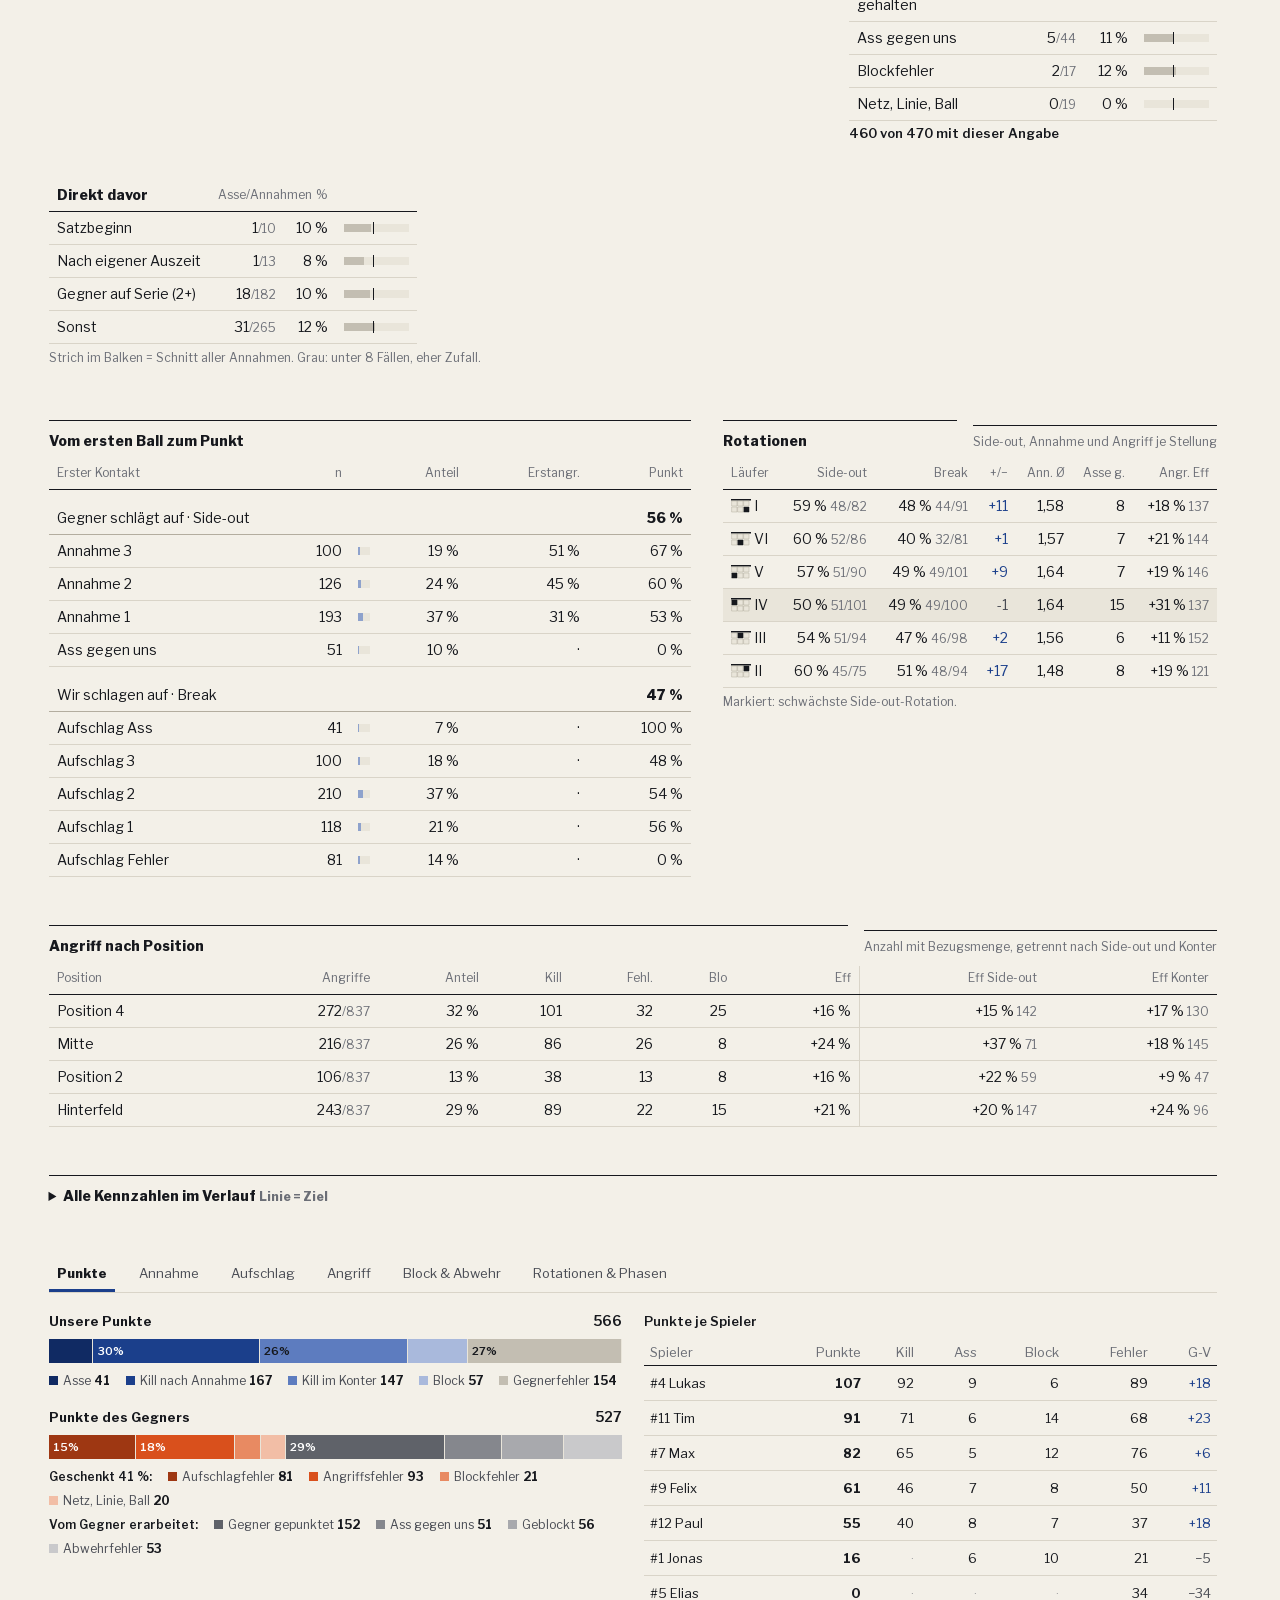
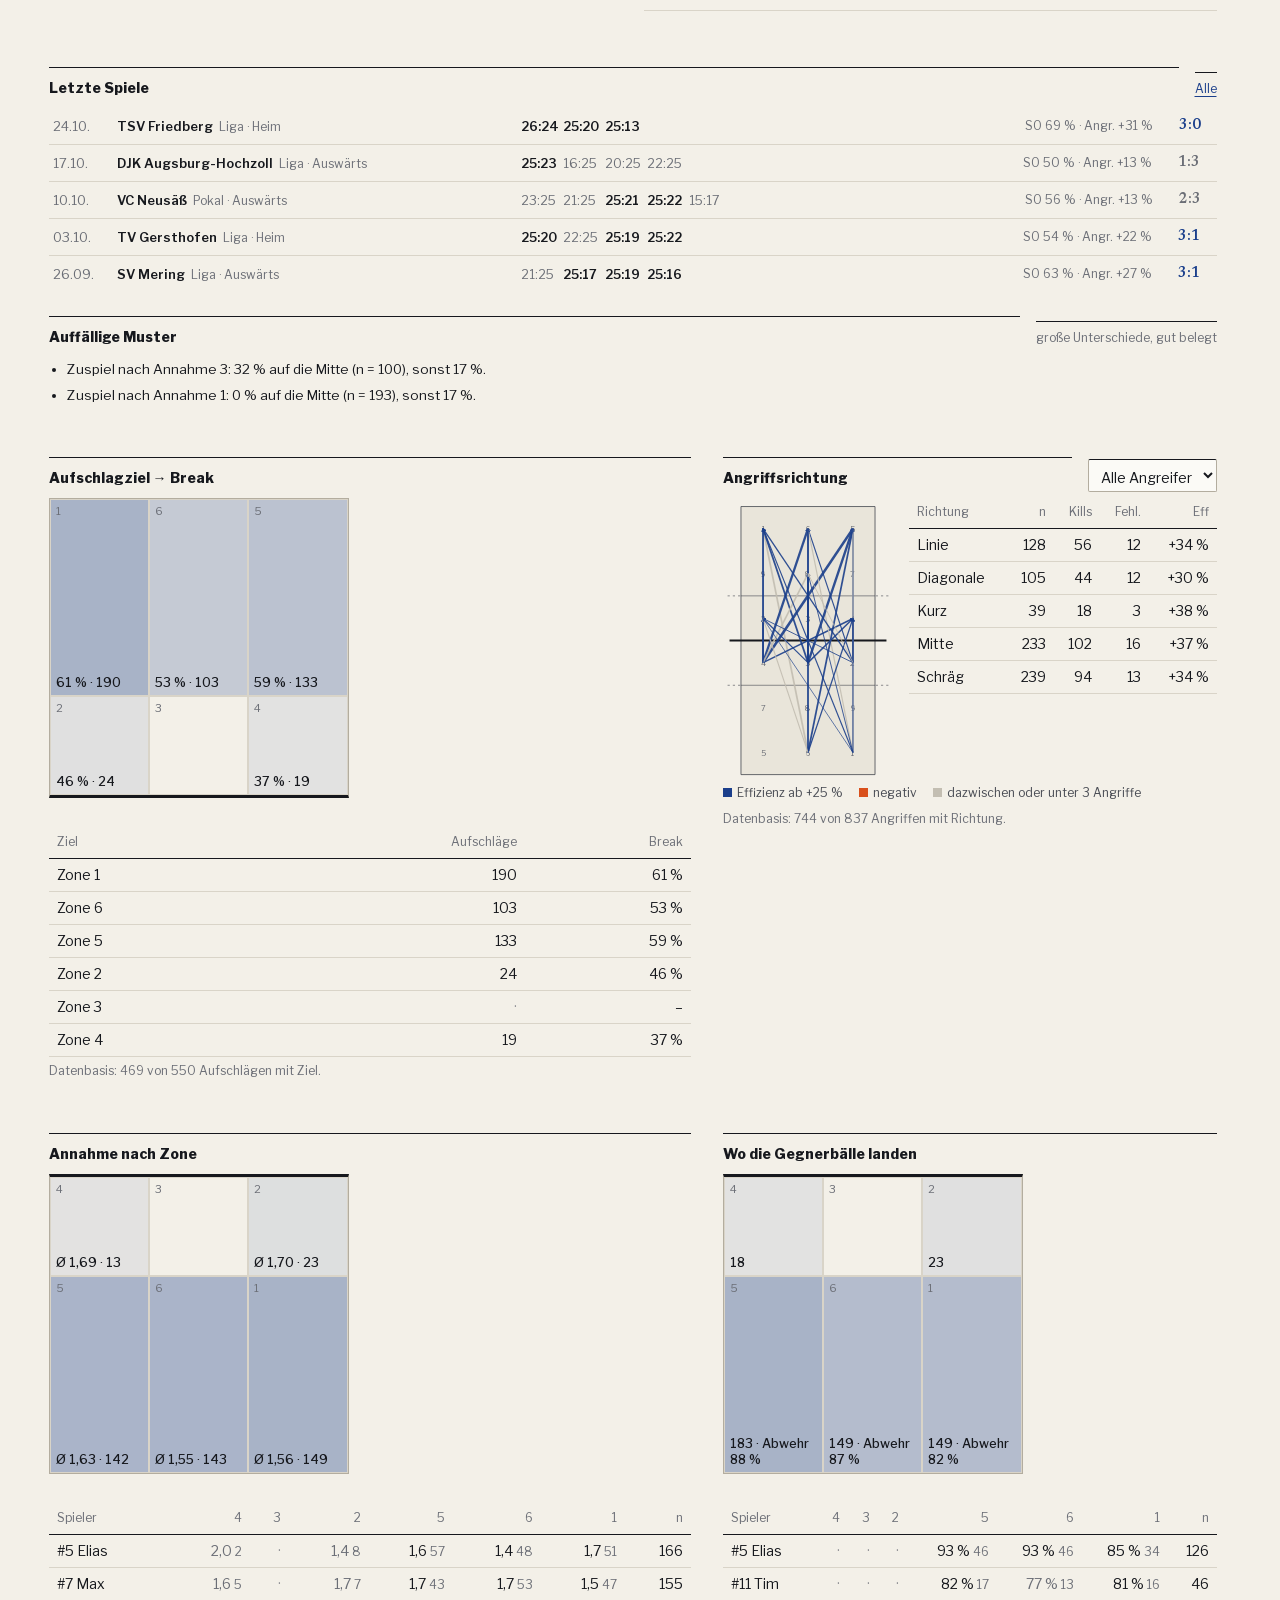
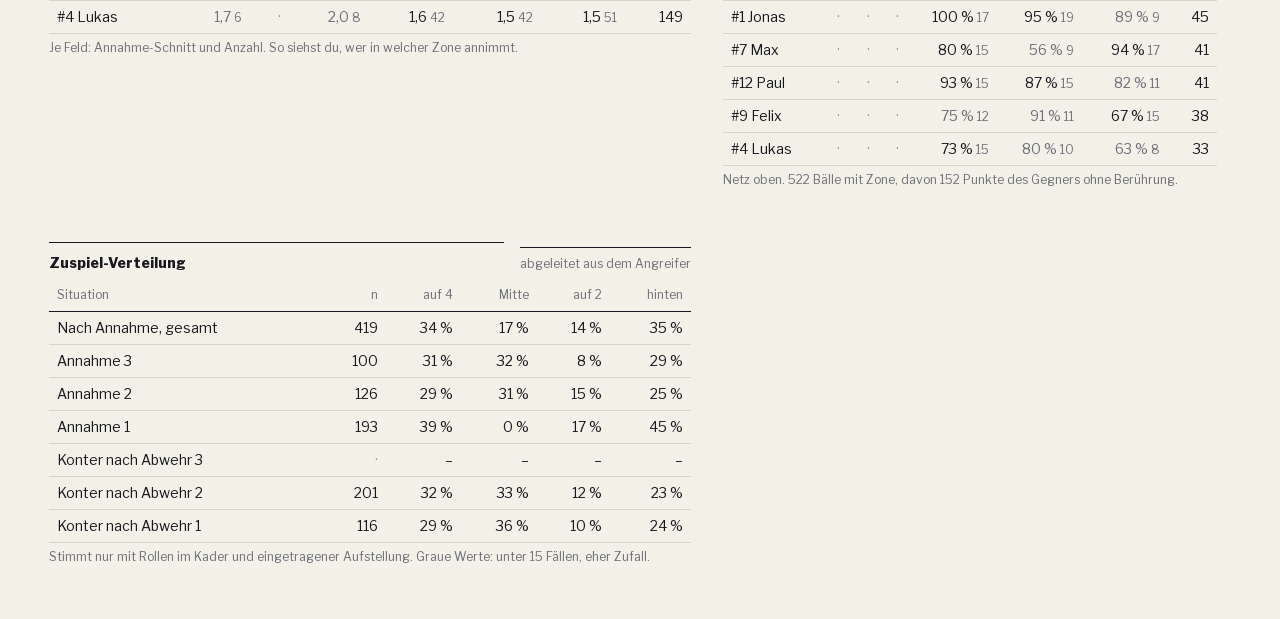
==== commit d576e11e: "Bewerbungsstand: Warum-Analyse, Videoanalyse, neues Design, Testdaten - Warum?-Analyse: Kennzahlen n" ====
--- a/index.html
+++ b/index.html
@@ -9,13 +9,15 @@
 <link rel="manifest" href="manifest.webmanifest">
 <link rel="icon" href="icon.svg" type="image/svg+xml">
 <link rel="apple-touch-icon" href="icon.svg">
+<link rel="stylesheet" href="css/fonts.css">
 <link rel="stylesheet" href="css/app.css">
 <link rel="stylesheet" href="css/video.css">
 <link rel="stylesheet" href="css/look.css">
+<link rel="stylesheet" href="css/editorial.css">
 </head>
 <body>
-<header class="top"><div class="brand"><span class="logo"><svg viewBox="0 0 24 24" aria-hidden="true"><circle cx="12" cy="12" r="9"/><path d="M12 3c-1.5 3.5-1.2 7 1 9.5M21 12c-3.7-.4-6.7 1.2-8 4.6M5.2 18.2c2-3 5.2-4.5 7.8-5.7"/></svg></span><div><b id="teamName">Volleyball Scouting</b><small id="seasonLbl"></small></div></div><span class="top-r"><span id="syncChip" class="sync">Lade …</span><button class="icon-btn" id="fsBtn" data-act="fs" aria-label="Vollbild" title="Vollbild"></button></span></header>
-<nav class="tabs" id="tabs" aria-label="Hauptnavigation"><a href="#uebersicht" data-r="uebersicht">Übersicht</a><a href="#live" data-r="live">Scouten</a><a href="#spiele" data-r="spiele">Spiele</a><a href="#spieler" data-r="spieler">Spieler</a><a href="#daten" data-r="daten">Daten</a><button class="tab-fs" data-act="fs" aria-label="Vollbild beenden" title="Vollbild beenden"></button></nav>
+<header class="top"><div class="brand"><span class="logo"><svg viewBox="0 0 24 24" aria-hidden="true"><circle cx="12" cy="12" r="9"/><path d="M12 3c-1.5 3.5-1.2 7 1 9.5M21 12c-3.7-.4-6.7 1.2-8 4.6M5.2 18.2c2-3 5.2-4.5 7.8-5.7"/></svg></span><div><b id="teamName">Volleyball Scouting</b><small id="seasonLbl"></small></div></div><span class="top-r"><a href="#daten" class="top-link" id="datenLink">Daten</a><span id="syncChip" class="sync">Lade …</span><button class="icon-btn" id="fsBtn" data-act="fs" aria-label="Vollbild" title="Vollbild"></button></span></header>
+<nav class="tabs" id="tabs" aria-label="Hauptnavigation"><a href="#uebersicht" data-r="uebersicht">Saison</a><a href="#live" data-r="live">Scouten</a><a href="#spiele" data-r="spiele">Spiele</a><a href="#spieler" data-r="spieler">Kader</a><button class="tab-fs" data-act="fs" aria-label="Vollbild beenden" title="Vollbild beenden"></button></nav>
 <div id="banner"></div>
 <main id="view"></main>
 <div id="modalRoot"></div><div id="toastRoot" aria-live="polite"></div>
@@ -27,6 +29,9 @@
 <script src="js/video.js"></script>
 <script src="js/zones.js"></script>
 <script src="js/share.js"></script>
+<script src="js/kader.js"></script>
+<script src="js/why.js"></script>
+<script src="js/workspace.js"></script>
 <script src="js/main.js"></script>
 </body>
 </html>
--- a/css/fonts.css
+++ b/css/fonts.css
@@ -0,0 +1,7 @@
+/* Schriften liegen lokal, damit die App offline gleich aussieht. Quelle: Google Fonts (SIL Open Font License). */
+@font-face { font-family: 'IBM Plex Mono'; font-style: normal; font-weight: 400; font-display: swap; src: url(../fonts/ibm-plex-mono-400-latin.woff2) format('woff2'); unicode-range: U+0000-00FF, U+0131, U+0152-0153, U+02BB-02BC, U+02C6, U+02DA, U+02DC, U+0304, U+0308, U+0329, U+2000-206F, U+20AC, U+2122, U+2191, U+2193, U+2212, U+2215, U+FEFF, U+FFFD; }
+@font-face { font-family: 'IBM Plex Mono'; font-style: normal; font-weight: 600; font-display: swap; src: url(../fonts/ibm-plex-mono-600-latin.woff2) format('woff2'); unicode-range: U+0000-00FF, U+0131, U+0152-0153, U+02BB-02BC, U+02C6, U+02DA, U+02DC, U+0304, U+0308, U+0329, U+2000-206F, U+20AC, U+2122, U+2191, U+2193, U+2212, U+2215, U+FEFF, U+FFFD; }
+@font-face { font-family: 'Libre Franklin'; font-style: normal; font-weight: 200 900; font-display: swap; src: url(../fonts/libre-franklin-200-900-latin-ext.woff2) format('woff2'); unicode-range: U+0100-02BA, U+02BD-02C5, U+02C7-02CC, U+02CE-02D7, U+02DD-02FF, U+0304, U+0308, U+0329, U+1D00-1DBF, U+1E00-1E9F, U+1EF2-1EFF, U+2020, U+20A0-20AB, U+20AD-20C4, U+2113, U+2C60-2C7F, U+A720-A7FF; }
+@font-face { font-family: 'Libre Franklin'; font-style: normal; font-weight: 200 900; font-display: swap; src: url(../fonts/libre-franklin-200-900-latin.woff2) format('woff2'); unicode-range: U+0000-00FF, U+0131, U+0152-0153, U+02BB-02BC, U+02C6, U+02DA, U+02DC, U+0304, U+0308, U+0329, U+2000-206F, U+20AC, U+2122, U+2191, U+2193, U+2212, U+2215, U+FEFF, U+FFFD; }
+@font-face { font-family: 'Newsreader'; font-style: normal; font-weight: 200 800; font-display: swap; src: url(../fonts/newsreader-200-800-latin-ext.woff2) format('woff2'); unicode-range: U+0100-02BA, U+02BD-02C5, U+02C7-02CC, U+02CE-02D7, U+02DD-02FF, U+0304, U+0308, U+0329, U+1D00-1DBF, U+1E00-1E9F, U+1EF2-1EFF, U+2020, U+20A0-20AB, U+20AD-20C4, U+2113, U+2C60-2C7F, U+A720-A7FF; }
+@font-face { font-family: 'Newsreader'; font-style: normal; font-weight: 200 800; font-display: swap; src: url(../fonts/newsreader-200-800-latin.woff2) format('woff2'); unicode-range: U+0000-00FF, U+0131, U+0152-0153, U+02BB-02BC, U+02C6, U+02DA, U+02DC, U+0304, U+0308, U+0329, U+2000-206F, U+20AC, U+2122, U+2191, U+2193, U+2212, U+2215, U+FEFF, U+FFFD; }
--- a/css/look.css
+++ b/css/look.css
@@ -401,3 +401,112 @@
   .tabs a { padding: 8px 10px 7px; }
   .vp-time { display: inline; margin: 0 4px; }
 }
+
+/* ---------- Rotation als kleines Feld, Startaufstellung */
+.rg { vertical-align: -3px; flex: none; }
+.rg rect { fill: var(--surface-2); stroke: var(--line-2); stroke-width: .5; }
+.rg rect.on { fill: var(--ink); stroke: var(--ink); }
+.rg .n { stroke: var(--ink); stroke-width: 1.5; }
+.lus { display: flex; flex-wrap: wrap; gap: 14px 22px; }
+.lu { margin: 0; }
+.lu figcaption { font-size: 12px; line-height: 18px; color: var(--muted); margin-bottom: 3px; }
+.lu figcaption b { color: var(--ink); font-weight: 600; font-variant-numeric: tabular-nums; }
+.lu-c { display: grid; grid-template-columns: repeat(3, 28px); grid-auto-rows: 24px; border: 1px solid var(--line-2); border-top: 3px solid var(--ink); background: var(--court); gap: 1px; }
+.lu-c span { display: grid; place-items: center; background: var(--surface); font-size: 13px; font-weight: 600; font-variant-numeric: tabular-nums; }
+.lu-c span.zsp { background: var(--ink); color: var(--surface); }
+.lu-l { font-size: 12px; line-height: 18px; margin-top: 3px; font-variant-numeric: tabular-nums; }
+.lu-l i { font-style: normal; font-weight: 700; background: #f3d34a; color: #1a1b1d; padding: 0 3px; border-radius: 2px; }
+
+/* ---------- Warum? */
+.why-m { display: flex; flex-wrap: wrap; gap: 0; border: 1px solid var(--line-2); border-radius: 6px; overflow: hidden; width: fit-content; max-width: 100%; margin-bottom: 10px; }
+.why-m button { font: inherit; font-size: 13px; padding: 5px 10px; background: var(--surface); color: var(--ink-2); border: 0; border-right: 1px solid var(--line); cursor: pointer; }
+.why-m button:last-child { border-right: 0; }
+.why-m button.on { background: var(--ink); color: var(--surface); font-weight: 600; }
+.why-sum { margin: 0 0 4px; font-size: 14px; font-variant-numeric: tabular-nums; }
+.why-f { list-style: none; margin: 0 0 10px; padding: 0; font-size: 13px; line-height: 20px; }
+.why-f li { padding-left: 10px; border-left: 2px solid var(--line-2); margin-top: 3px; font-variant-numeric: tabular-nums; }
+.why-f li.b { border-left-color: var(--bad); }
+.why-f li.g { border-left-color: var(--us); }
+.why-g { display: grid; grid-template-columns: repeat(auto-fill, minmax(min(100%, 290px), 1fr)); gap: 14px 22px; align-items: start; margin-top: 10px; }
+.why-t { width: 100%; caption-side: bottom; }
+.why-t thead th:not(:first-child) { text-align: right; }
+.why-t thead th:first-child { color: var(--ink); font-weight: 600; }
+.why-t th, .why-t td { padding: 4px 6px; }
+.why-t td { text-align: right; font-variant-numeric: tabular-nums; white-space: nowrap; }
+.why-c small { color: var(--muted); }
+.why-b { width: 34%; min-width: 56px; }
+.why-cap { font-size: 12px; color: var(--muted); text-align: left; padding-top: 3px; font-weight: 400; }
+.why-r { cursor: pointer; }
+.why-r.low th, .why-r.low td { color: var(--muted); }
+.why-r.on > * { background: var(--us-soft) !important; }
+.why-r.hot-bad .why-p { color: var(--bad); font-weight: 600; }
+.why-r.hot-good .why-p { color: var(--us); font-weight: 600; }
+.wb { display: block; position: relative; height: 8px; background: var(--surface-2); }
+.wb i { display: block; height: 100%; background: var(--g3); }
+.why-r.hot-bad .wb i { background: var(--bad); }
+.why-r.hot-good .wb i { background: var(--us); }
+.chain .wb i { background: var(--g4); }
+.wb u { position: absolute; top: -2px; bottom: -2px; width: 1px; background: var(--ink); }
+.why-sc { border: 1px solid var(--line); border-radius: 6px; padding: 8px 10px; margin: 8px 0; background: var(--surface-2); }
+.why-sc h3 { margin: 0; font-size: 13px; }
+.why-l { list-style: none; margin: 0; padding: 0; max-height: 260px; overflow-y: auto; }
+.why-l a { display: flex; flex-wrap: wrap; align-items: center; gap: 2px 10px; padding: 4px 0; border-top: 1px solid var(--line); color: var(--ink); text-decoration: none; font-size: 13px; }
+.why-l a:hover { color: var(--us); }
+.why-l .evc-code { flex: 1 1 180px; min-width: 0; white-space: normal; overflow-wrap: anywhere; }
+.why-s { font-variant-numeric: tabular-nums; font-weight: 600; white-space: nowrap; }
+.why-o { color: var(--muted); }
+.why-tm { margin-left: auto; font-variant-numeric: tabular-nums; color: var(--muted); }
+.card-sum { cursor: pointer; font-size: 14px; font-weight: 600; }
+.card details[open] > .card-sum { margin-bottom: 8px; }
+.grp-h th, .grp-h td { font-weight: 600; background: var(--surface-2); }
+.chain td { text-align: right; font-variant-numeric: tabular-nums; }
+.tbl.zm td, .tbl.rotx td { font-variant-numeric: tabular-nums; white-space: nowrap; }
+.tbl tr.flag > * { background: var(--bad-soft); }
+.zb.sug { box-shadow: inset 0 0 0 2px var(--us); }
+
+/* ---------- Video-Arbeitsplatz: Video als Hauptbereich, Liste daneben */
+.vws { display: grid; gap: 10px; grid-template-columns: minmax(0, 1fr); align-items: start; }
+.vws-l { display: flex; flex-direction: column; min-width: 0; }
+#rlQ { width: 100%; min-height: 34px; font-size: 14px; }
+.rl-f { display: grid; grid-template-columns: repeat(2, minmax(0, 1fr)); gap: 4px; margin-top: 4px; }
+.rl-f select { min-height: 30px; padding: 2px 6px; font-size: 13px; width: 100%; }
+.rl { list-style: none; margin: 8px -10px 0; padding: 0; overflow-y: auto; max-height: 56vh; }
+#lv-rl .rl { max-height: 240px; }
+.rl-set { position: sticky; top: 0; z-index: 1; padding: 4px 10px; font-size: 12px; font-weight: 600; background: var(--surface-2); border-top: 1px solid var(--line); border-bottom: 1px solid var(--line); }
+.rl-r { display: grid; grid-template-columns: 62px 22px minmax(0, 1fr) auto; align-items: center; gap: 2px 8px; padding: 5px 10px; border-bottom: 1px solid var(--line); cursor: pointer; font-size: 13px; line-height: 18px; border-left: 3px solid transparent; }
+.rl-r:hover { background: var(--surface-2); }
+.rl-r.on { background: var(--us-soft); border-left-color: var(--playhead); }
+.rl-r.un { grid-template-columns: 62px minmax(0, 1fr) auto; }
+.rl-sc { display: flex; align-items: center; gap: 5px; font-variant-numeric: tabular-nums; }
+.rl-sc b { font-weight: 600; }
+.rl-r.wt .rl-sc b { color: var(--them); font-weight: 400; }
+.rl-srv { width: 6px; height: 6px; border-radius: 50%; border: 1px solid var(--muted); flex: none; }
+.rl-srv.us { background: var(--us); border-color: var(--us); }
+.rl-m { min-width: 0; overflow: hidden; text-overflow: ellipsis; white-space: nowrap; font-size: 12px; }
+.rl-t { font-size: 12px; color: var(--muted); font-variant-numeric: tabular-nums; }
+.rl-acts { grid-column: 1 / -1; list-style: none; margin: 4px 0 2px; padding: 0 0 0 8px; border-left: 1px solid var(--line-2); }
+.rl-acts button { display: flex; justify-content: space-between; gap: 10px; width: 100%; text-align: left; padding: 2px 0; font-size: 13px; text-decoration: none; }
+.rl-none { padding: 14px 10px; }
+@media (min-width: 1100px) {
+  .vws { grid-template-columns: minmax(0, 1fr) 400px; }
+  .vws-v { position: sticky; top: 44px; }
+  .vws-l { position: sticky; top: 44px; max-height: calc(100vh - 60px); }
+  .vws-l .rl { flex: 1; max-height: none; min-height: 0; }
+  .vws .vp video { max-height: calc(100vh - 230px); }
+}
+
+/* ---------- Kader anlegen */
+.kd { display: grid; gap: 10px; grid-template-columns: minmax(0, 1fr); align-items: start; }
+.kd .card + .card { margin-top: 0; }
+@media (min-width: 900px) { .kd { grid-template-columns: minmax(0, 1fr) 280px; } .kd-side { position: sticky; top: 56px; } }
+.kd-top { display: grid; gap: 8px 12px; grid-template-columns: repeat(auto-fit, minmax(min(100%, 220px), 1fr)); margin-bottom: 12px; }
+.kd-t { width: 100%; }
+.kd-t td { padding: 2px 4px; }
+.kd-t input, .kd-t select { width: 100%; min-height: 32px; padding: 3px 6px; font-size: 14px; }
+.kd-t th:first-child, .kd-t td:first-child { width: 58px; }
+.kd-t td:nth-child(3) { width: 34%; }
+.kd-t td:last-child { width: 32px; }
+.kd-no { text-align: center; font-variant-numeric: tabular-nums; }
+.kd-paste { margin-top: 10px; font-size: 13px; }
+.kd-paste textarea { width: 100%; }
+.kd-e { margin: 6px 0 0; padding-left: 16px; color: var(--bad); font-size: 13px; }
--- a/css/editorial.css
+++ b/css/editorial.css
@@ -0,0 +1,270 @@
+/* Erscheinungsbild „Editorial“: gestaltet wie der Sportteil einer Zeitung.
+   Newsreader für Titel und große Zahlen (Gewicht 200), Libre Franklin für Text und Zwischentitel (400 gegen 800), IBM Plex Mono für Scouting-Codes.
+   Eine Hauptfarbe (Hallenblau: unser Team, Auswahl, Links) und ein Akzent (Signalorange: was gerade läuft, Fehler, Abspielkopf).
+   Raster 8 px. Größen 12 / 14 / 42: der Sprung zum Titel ist das Dreifache. Gliederung über Schrift und Abstand, Rahmen nur an Bedienelementen.
+   Liegt über app.css, video.css und look.css und ändert nur das Aussehen, keine Positionen. */
+
+:root {
+  --paper: #f3f0e8;        /* Zeitungspapier: Seitenfläche */
+  --surface: #fbfaf6;      /* Bedienelemente, Dialoge */
+  --surface-2: #e9e5da;
+  --ink: #16181d;
+  --ink-2: #484b53;
+  --muted: #6b6e76;
+  --line: #d9d4c8;
+  --line-2: #b3ad9f;
+  --dominant: #1b3f8b;     /* Hallenblau */
+  --dominant-soft: #e2e7f1;
+  --accent: #d9501c;       /* Signalorange */
+  --accent-soft: #f6e1d6;
+
+  --bg: var(--paper);
+  --us: var(--dominant); --us-strong: var(--dominant); --us-soft: var(--dominant-soft);
+  --them: var(--ink-2); --them-strong: var(--ink-2); --them-soft: var(--surface-2);
+  --court: #ecd8c6; --court-line: #fbfaf6; --free: #dcd8cd;
+  --playhead: var(--accent);
+  --good: var(--dominant); --good-soft: var(--dominant-soft);
+  --bad: var(--accent); --bad-soft: var(--accent-soft);
+  --warn: var(--ink-2); --warn-soft: var(--surface-2);
+  /* Abstufungen nur aus den beiden Farben und Grau */
+  --g5: var(--dominant); --g4: #8ea2cc; --g3: #c3beb2; --g2: #eba584; --g1: var(--accent);
+  --pt1: #102a63; --pt2: var(--dominant); --pt3: #5d7cbf; --pt4: #a9b9dc; --pt5: #c3beb2;
+  --lost1: #9e3712; --lost2: var(--accent); --lost3: #e88a62; --lost4: #f2bea6;
+  --earn1: #5f6269; --earn2: #85878d; --earn3: #a8a9ad; --earn4: #c9c9cb;
+  --c1: var(--dominant); --c2: var(--accent); --c3: #5d7cbf; --c4: #e88a62; --c5: #8ea2cc; --c6: #102a63; --c7: #9e3712; --c8: #6b6e76; --cn: #8c8a84; --cn2: #c3beb2;
+
+  --display: "Newsreader", "Iowan Old Style", Georgia, serif;
+  --body: "Libre Franklin", "Helvetica Neue", Helvetica, sans-serif;
+  --mono: "IBM Plex Mono", Menlo, Consolas, monospace;
+  --fs-s: 12px; --fs-m: 14px; --fs-l: 42px;      /* 14 → 42 = dreifach */
+  --lh-s: 16px; --lh-m: 24px; --lh-l: 48px;
+  --w-thin: 200; --w-heavy: 800;
+  --s1: 8px; --s2: 16px; --s3: 24px; --s4: 32px; --s6: 48px;
+  --r: 2px;
+  --shadow: none;
+  color-scheme: light;
+}
+@media (prefers-color-scheme: dark) {
+  :root:not([data-theme="light"]) {
+    --paper: #121316; --surface: #1b1c20; --surface-2: #26272c; --ink: #ece9e1; --ink-2: #b4b1aa; --muted: #8e8c86; --line: #2d2e33; --line-2: #4a4a4f;
+    --dominant: #8fabea; --dominant-soft: #1c2741; --accent: #f07a45; --accent-soft: #3a2117;
+    --bg: var(--paper); --us: var(--dominant); --us-strong: #3c62b8; --us-soft: var(--dominant-soft); --them: var(--ink-2); --them-strong: var(--ink-2); --them-soft: var(--surface-2);
+    --court: #4a3427; --court-line: #d9cfc4; --free: #2a2a2e; --playhead: var(--accent);
+    --good: var(--dominant); --good-soft: var(--dominant-soft); --bad: var(--accent); --bad-soft: var(--accent-soft); --warn: var(--ink-2); --warn-soft: var(--surface-2);
+    --g5: var(--dominant); --g4: #3d5486; --g3: #4a4a4f; --g2: #8a4a2f; --g1: var(--accent);
+    --pt1: #c3d2f3; --pt2: var(--dominant); --pt3: #5a78bb; --pt4: #34497a; --pt5: #4a4a4f;
+    --lost1: #f7a47f; --lost2: var(--accent); --lost3: #b45631; --lost4: #6e3520;
+    --earn1: #8e8c86; --earn2: #6f6e69; --earn3: #56554f; --earn4: #403f3b;
+    --c1: var(--dominant); --c2: var(--accent); --c3: #5a78bb; --c4: #b45631; --c5: #3d5486; --c6: #c3d2f3; --c7: #f7a47f; --c8: #8e8c86; --cn: #6f6e69; --cn2: #4a4a4f;
+    color-scheme: dark;
+  }
+}
+:root[data-theme="dark"] {
+  --paper: #121316; --surface: #1b1c20; --surface-2: #26272c; --ink: #ece9e1; --ink-2: #b4b1aa; --muted: #8e8c86; --line: #2d2e33; --line-2: #4a4a4f;
+  --dominant: #8fabea; --dominant-soft: #1c2741; --accent: #f07a45; --accent-soft: #3a2117;
+  --bg: var(--paper); --us: var(--dominant); --us-strong: #3c62b8; --us-soft: var(--dominant-soft); --them: var(--ink-2); --them-strong: var(--ink-2); --them-soft: var(--surface-2);
+  --court: #4a3427; --court-line: #d9cfc4; --free: #2a2a2e; --playhead: var(--accent);
+  --good: var(--dominant); --good-soft: var(--dominant-soft); --bad: var(--accent); --bad-soft: var(--accent-soft); --warn: var(--ink-2); --warn-soft: var(--surface-2);
+  --g5: var(--dominant); --g4: #3d5486; --g3: #4a4a4f; --g2: #8a4a2f; --g1: var(--accent);
+  --pt1: #c3d2f3; --pt2: var(--dominant); --pt3: #5a78bb; --pt4: #34497a; --pt5: #4a4a4f;
+  --lost1: #f7a47f; --lost2: var(--accent); --lost3: #b45631; --lost4: #6e3520;
+  --earn1: #8e8c86; --earn2: #6f6e69; --earn3: #56554f; --earn4: #403f3b;
+  --c1: var(--dominant); --c2: var(--accent); --c3: #5a78bb; --c4: #b45631; --c5: #3d5486; --c6: #c3d2f3; --c7: #f7a47f; --c8: #8e8c86; --cn: #6f6e69; --cn2: #4a4a4f;
+  color-scheme: dark;
+}
+
+/* ---------- Schrift */
+body { background: var(--paper); color: var(--ink); font-family: var(--body); font-size: var(--fs-m); line-height: var(--lh-m); font-variant-numeric: tabular-nums; -webkit-font-smoothing: antialiased; }
+h1 { font-family: var(--display); font-size: var(--fs-l); line-height: var(--lh-l); font-weight: var(--w-thin); letter-spacing: -.015em; margin: 0; text-wrap: balance; }
+h2 { font-family: var(--body); font-size: var(--fs-m); line-height: var(--lh-m); font-weight: var(--w-heavy); letter-spacing: 0; margin: 0; }
+h3 { font-size: var(--fs-m); line-height: var(--lh-m); font-weight: var(--w-heavy); margin: var(--s2) 0 0; }
+small, .small, .muted.small { font-size: var(--fs-s); line-height: var(--lh-s); }
+.mono, code, .evc-code, .vp-time { font-family: var(--mono); font-size: var(--fs-s); }
+a { color: var(--dominant); text-decoration-thickness: 1px; text-underline-offset: 3px; }
+b, strong { font-weight: 700; }
+
+/* ---------- Kopf: Zeitungskopf mit Rubrikenleiste */
+.top { background: var(--paper); padding-top: var(--s2); }
+.brand b { font-family: var(--display); font-size: 20px; line-height: var(--lh-m); font-weight: 600; letter-spacing: -.01em; }
+.brand small { font-size: var(--fs-s); }
+.brand .logo, .brand .logo svg { color: var(--ink); }
+.tabs { background: var(--paper); border-bottom: 2px solid var(--ink); gap: 0; margin-top: var(--s1); }
+.tabs a { font-size: var(--fs-m); font-weight: 400; padding: var(--s1) var(--s2) var(--s1) 0; margin: 0 var(--s2) -2px 0; border-bottom: 4px solid transparent; color: var(--ink-2); }
+.tabs a.on { color: var(--ink); font-weight: var(--w-heavy); border-bottom-color: var(--dominant); }
+.tabs a[data-r="live"]::before { display: inline-block; content: ""; width: 8px; height: 8px; border-radius: 50%; background: var(--accent); margin-right: var(--s1); vertical-align: 1px; }
+#banner .banner { border-radius: 0; background: transparent; border-left: 4px solid var(--accent); padding: var(--s1) var(--s2); margin-top: var(--s2); }
+main { padding-top: var(--s4); padding-bottom: var(--s6); }
+
+/* ---------- Flächen weg: Bereiche stehen auf dem Papier, getrennt durch Abstand */
+.card, .empty { background: transparent; border: 0; border-radius: 0; box-shadow: none; padding: 0; }
+.dash { gap: var(--s6) var(--s4); }
+.dash > .card, .card + .card { margin-top: 0; }
+.card.mt, .mt { margin-top: var(--s3); }
+.card-h { margin-bottom: var(--s1); gap: 0 var(--s2); }
+.card-h h2 { padding-top: var(--s1); border-top: 1px solid var(--ink); flex: 1 1 auto; }
+.card-h h2 + * { padding-top: var(--s1); border-top: 1px solid var(--ink); }
+.page-h { margin: 0 0 var(--s4); gap: var(--s2); align-items: flex-end; }
+.page-h p.muted { margin: var(--s1) 0 0; }
+.back { display: inline-block; font-size: var(--fs-s); margin-bottom: var(--s1); color: var(--ink-2); }
+.empty { padding: var(--s6) 0; text-align: left; }
+.empty h2 { font-family: var(--display); font-size: var(--fs-l); line-height: var(--lh-l); font-weight: var(--w-thin); }
+.card-sum { font-size: var(--fs-m); font-weight: var(--w-heavy); padding-top: var(--s1); border-top: 1px solid var(--ink); list-style-position: inside; }
+
+/* ---------- Saisonkopf: Teamname groß und dünn, Werte als Zeile darunter */
+.tafel { padding: 0 0 var(--s6); }
+.tafel h1 { font-size: var(--fs-l); }
+.tafel-eye { margin: var(--s1) 0 0; color: var(--ink-2); }
+.tafel-facts { gap: var(--s2) var(--s4); margin: var(--s3) 0 0; padding-top: var(--s2); border-top: 1px solid var(--line); }
+.tafel-facts dt { font-size: var(--fs-s); line-height: var(--lh-s); color: var(--muted); }
+.tafel-facts dd { font-family: var(--display); font-size: var(--fs-l); line-height: var(--lh-l); font-weight: var(--w-thin); margin: 0; }
+.tafel-facts .tafel-form dd { font-family: var(--body); }
+.form-chip { border-radius: 0; width: 24px; height: 24px; font-weight: var(--w-heavy); background: var(--surface-2); }
+.form-chip.win { background: var(--dominant); color: var(--paper); }
+.form-chip:last-child::after { background: var(--accent); left: 0; right: 0; }
+
+/* ---------- Spielbericht-Kopf */
+.game-h { padding: 0 0 var(--s2); }
+h1 .res { font-family: var(--body); font-size: var(--fs-m); font-weight: var(--w-heavy); vertical-align: middle; margin-left: var(--s2); }
+.game-h .setline { margin-top: var(--s1); gap: var(--s2); }
+.setline .pill { font-size: var(--fs-m); }
+
+/* ---------- Bedienelemente: eckig, 32 px, Rand nur hier */
+.btn { min-height: 32px; padding: 4px var(--s2); border-radius: var(--r); font-size: var(--fs-m); font-weight: 600; border: 1px solid var(--ink); background: transparent; color: var(--ink); }
+.btn:hover { background: var(--surface-2); border-color: var(--ink); }
+.btn.primary { background: var(--dominant); border-color: var(--dominant); color: var(--paper); }
+.btn.primary:hover { background: var(--pt1); border-color: var(--pt1); }
+.btn.ghost { border-color: transparent; }
+.btn.danger { color: var(--accent); border-color: var(--accent); }
+.btn.danger.ghost { border-color: transparent; }
+.btn.small { min-height: 24px; padding: 0 var(--s1); font-size: var(--fs-s); }
+.btn.big { min-height: 40px; padding: var(--s1) var(--s3); }
+.link { color: var(--dominant); }
+select, input, textarea { border-radius: var(--r); border: 1px solid var(--line-2); background: var(--surface); min-height: 32px; padding: 4px var(--s1); font-size: var(--fs-m); font-family: var(--body); }
+textarea.mono, input.mono, .dict input { font-family: var(--mono); font-size: var(--fs-s); }
+select:focus, input:focus, textarea:focus { outline: 2px solid var(--dominant); outline-offset: 0; border-color: var(--dominant); }
+.icon-btn { border-radius: var(--r); }
+.icon-btn.solid { background: var(--dominant); }
+.chip, .chip-tg span { border-radius: var(--r); min-height: 32px; padding: 4px var(--s1); }
+.chip.on, .chip-tg input:checked + span { background: var(--dominant); color: var(--paper); }
+.chip.on small { color: rgba(255, 255, 255, .8); }
+.seg-ctl { border-radius: var(--r); border-color: var(--ink); }
+.seg-ctl button.on { background: var(--ink); color: var(--paper); }
+.subtabs { gap: var(--s2); margin-bottom: var(--s3); border-bottom: 1px solid var(--line); }
+.subtabs button { padding: var(--s1) 0; font-size: var(--fs-m); font-weight: 400; border-bottom: 4px solid transparent; margin-bottom: -1px; }
+.subtabs button.on { font-weight: var(--w-heavy); border-bottom-color: var(--dominant); }
+.subtabs.inner { margin: 0 0 var(--s2); }
+.filters { gap: var(--s1); }
+fieldset { border: 0; border-top: 1px solid var(--line); border-radius: 0; padding: var(--s2) 0 0; margin: var(--s2) 0; }
+legend { font-weight: var(--w-heavy); padding: 0 var(--s1) 0 0; }
+.modal { border-radius: 0; border: 1px solid var(--ink); box-shadow: none; background: var(--paper); }
+.modal-h h2 { font-family: var(--display); font-size: 24px; line-height: var(--s4); font-weight: 400; }
+.modal-wrap { background: rgba(22, 24, 29, .55); }
+.toast { border-radius: 0; box-shadow: none; border-left: 4px solid var(--accent); }
+
+/* ---------- Tabellen: Zeilen 32 px, nur Haarlinien, Kopf in Grau */
+.tbl { font-size: var(--fs-m); line-height: var(--lh-m); }
+.tbl th, .tbl td { padding: 4px var(--s1); border-color: var(--line); }
+.tbl thead th { font-size: var(--fs-s); line-height: var(--lh-s); font-weight: 400; color: var(--muted); border-bottom: 1px solid var(--ink); padding-bottom: var(--s1); }
+.tbl tbody th { font-weight: 400; }
+.tbl tbody tr:hover > * { background: var(--surface-2); }
+.tbl tr.total th, .tbl tr.total td { font-weight: var(--w-heavy); border-top: 1px solid var(--ink); }
+.grp-h th, .grp-h td { background: transparent; font-weight: var(--w-heavy); padding-top: var(--s2); border-bottom: 1px solid var(--line-2); }
+.tbl tr.flag > * { background: var(--accent-soft); }
+
+/* ---------- Kennzahlen, Fokus, Balken */
+.kpi { padding: var(--s1) 0; border-top: 1px solid var(--line); }
+.kpi-l { font-size: var(--fs-m); }
+.kpi-v { font-family: var(--display); font-size: 24px; line-height: var(--s4); font-weight: 400; }
+.focus { padding: var(--s2) 0; border-top: 1px solid var(--line); }
+.focus .rank { font-family: var(--display); font-size: var(--fs-l); line-height: var(--lh-l); font-weight: var(--w-thin); color: var(--accent); }
+.focus h3 { font-size: var(--fs-m); font-weight: var(--w-heavy); margin: 0; }
+.focus .impact { font-weight: var(--w-heavy); }
+.focus p { font-size: var(--fs-m); line-height: var(--lh-m); }
+.seg, .seg.tall, .hb-t, .wb { border-radius: 0; }
+.seg.tall { height: var(--s3); }
+.sw { border-radius: 0; }
+.legend { font-size: var(--fs-s); gap: 0 var(--s2); }
+
+/* ---------- Warum?: Kennzahlwahl als Rubrikenzeile, Muster als Randnotizen */
+.why-m { border: 0; border-bottom: 1px solid var(--line); border-radius: 0; gap: var(--s2); width: auto; margin-bottom: var(--s2); }
+.why-m button { padding: var(--s1) 0; border: 0; border-bottom: 4px solid transparent; background: transparent; font-size: var(--fs-m); color: var(--ink-2); margin-bottom: -1px; }
+.why-m button.on { background: transparent; color: var(--ink); font-weight: var(--w-heavy); border-bottom-color: var(--dominant); }
+.why-sum { font-size: var(--fs-m); }
+.why-sum b { font-family: var(--display); font-size: var(--fs-l); line-height: var(--lh-l); font-weight: var(--w-thin); margin-right: var(--s1); }
+.why-f li { border-left-width: 4px; padding-left: var(--s2); margin-top: var(--s1); }
+.why-g { gap: var(--s4) var(--s4); margin-top: var(--s3); }
+.why-t thead th:first-child { font-weight: var(--w-heavy); color: var(--ink); font-size: var(--fs-m); }
+.why-sc { border: 0; border-left: 4px solid var(--dominant); border-radius: 0; background: transparent; padding: 0 0 0 var(--s2); margin: var(--s2) 0; }
+.why-l a { padding: var(--s1) 0; }
+
+/* ---------- Listen: Spiele, Protokoll, Ballwechsel */
+.g-row { padding: var(--s1) 0; }
+.g-opp b { font-weight: 600; }
+.games li + li { border-top-color: var(--line); }
+.log li.wu, .log li.wt { border-bottom-color: var(--line); }
+.rl { margin: var(--s2) 0 0; }
+.rl-set { background: var(--paper); border-color: var(--ink); font-weight: var(--w-heavy); }
+.rl-r { padding: 4px 0 4px var(--s1); border-bottom-color: var(--line); }
+.rl-r:hover { background: var(--surface-2); }
+.rl-r.on { background: var(--accent-soft); border-left-color: var(--accent); }
+.rl-f { gap: var(--s1); margin-top: var(--s1); }
+
+/* ---------- Scouten: Spielstand als Schlagzeile, Bedienfläche bleibt griffig */
+.sb, .sb-bar { background: transparent; border: 0; border-radius: 0; }
+.sb { padding: 0 0 var(--s1); border-bottom: 1px solid var(--line); }
+.sb-sc { font-family: var(--display); font-size: var(--fs-l); line-height: var(--lh-l); font-weight: var(--w-thin); }
+.sb-sc .u { color: var(--dominant); font-weight: 600; }
+.sb-sets { font-family: var(--body); font-weight: var(--w-heavy); border-radius: 0; }
+.sb-sets.us { background: var(--dominant); color: var(--paper); }
+.sb-bar { border-bottom: 2px solid var(--ink); padding: var(--s1) 0; margin-bottom: var(--s2); }
+.gb, .tb, .pl, .slot, .zb { border-radius: var(--r); }
+.gb.win { color: var(--dominant); font-weight: var(--w-heavy); }
+.gb.lose { color: var(--accent); font-weight: 600; }
+.pad-r.hot { background: var(--dominant-soft); }
+.pl.sel { background: var(--dominant); border-color: var(--dominant); }
+.pl .no, .slot .no { font-weight: var(--w-heavy); }
+.lv-side .card + .card { margin-top: var(--s4); }
+
+/* ---------- Video: Bild ohne Rahmen, Werkzeugzeile auf dem Papier */
+.vp { background: transparent; border-radius: 0; padding: 0; }
+.vp-tl { background: var(--surface-2); border-bottom: 0; }
+.vp-segs span { background: var(--g4); }
+.vp-segs span.cur { background: var(--dominant); }
+.vp-ctl { padding: var(--s1) 0 0; }
+.vp-cut { padding: var(--s1) 0 0; border-top-color: var(--line); }
+.vp-pick h2 { font-family: var(--display); font-size: 24px; line-height: var(--s4); font-weight: 400; }
+
+/* ---------- Spielfeld, Zonen, Aufstellungen */
+.zgrid, .zheat, .lu-c { border-radius: 0; }
+.zb.on, .zb:active { background: var(--dominant); border-color: var(--dominant); }
+.zb.sug { box-shadow: inset 0 0 0 2px var(--accent); }
+.lu-c { border-top-color: var(--ink); }
+.lu figcaption { font-size: var(--fs-s); }
+
+/* ---------- Kader anlegen */
+.kd-side { padding-top: var(--s1); border-top: 1px solid var(--ink); }
+.kd-t input, .kd-t select { min-height: 32px; }
+.kd-e { color: var(--accent); }
+
+@media (max-width: 600px) {
+  :root { --fs-l: 32px; --lh-l: 40px; }
+  .tabs a { margin-right: var(--s2); padding-right: 0; }
+  main { padding-top: var(--s3); }
+  .dash { gap: var(--s4); }
+}
+
+/* Warum-Tabellen bleiben in ihrer Spalte */
+.why-t { table-layout: fixed; }
+.why-t th:first-child { width: 44%; overflow-wrap: anywhere; }
+.why-t th:nth-child(2), .why-t td.why-c { width: 20%; }
+.why-t th:nth-child(3), .why-t td.why-p { width: 14%; }
+.why-b { width: auto; min-width: 0; }
+/* Die Spielklasse ist Text, keine Zahl: kleiner als die Werte daneben */
+.tafel-facts div:nth-child(3) dd { font-family: var(--body); font-size: var(--fs-m); line-height: var(--lh-m); font-weight: 600; padding-top: var(--s2); }
+
+/* Daten steht in der Kopfzeile, nicht mehr in der Rubrikenleiste */
+.top-r { display: flex; align-items: center; gap: var(--s2); }
+.top-link { font-size: var(--fs-m); color: var(--ink-2); text-decoration: none; }
+.top-link:hover, .top-link.on { color: var(--ink); text-decoration: underline; text-decoration-color: var(--dominant); text-decoration-thickness: 2px; }
+.top-link.on { font-weight: var(--w-heavy); }
+.sec-h { margin: var(--s6) 0 var(--s2); padding-top: var(--s1); border-top: 1px solid var(--ink); }
